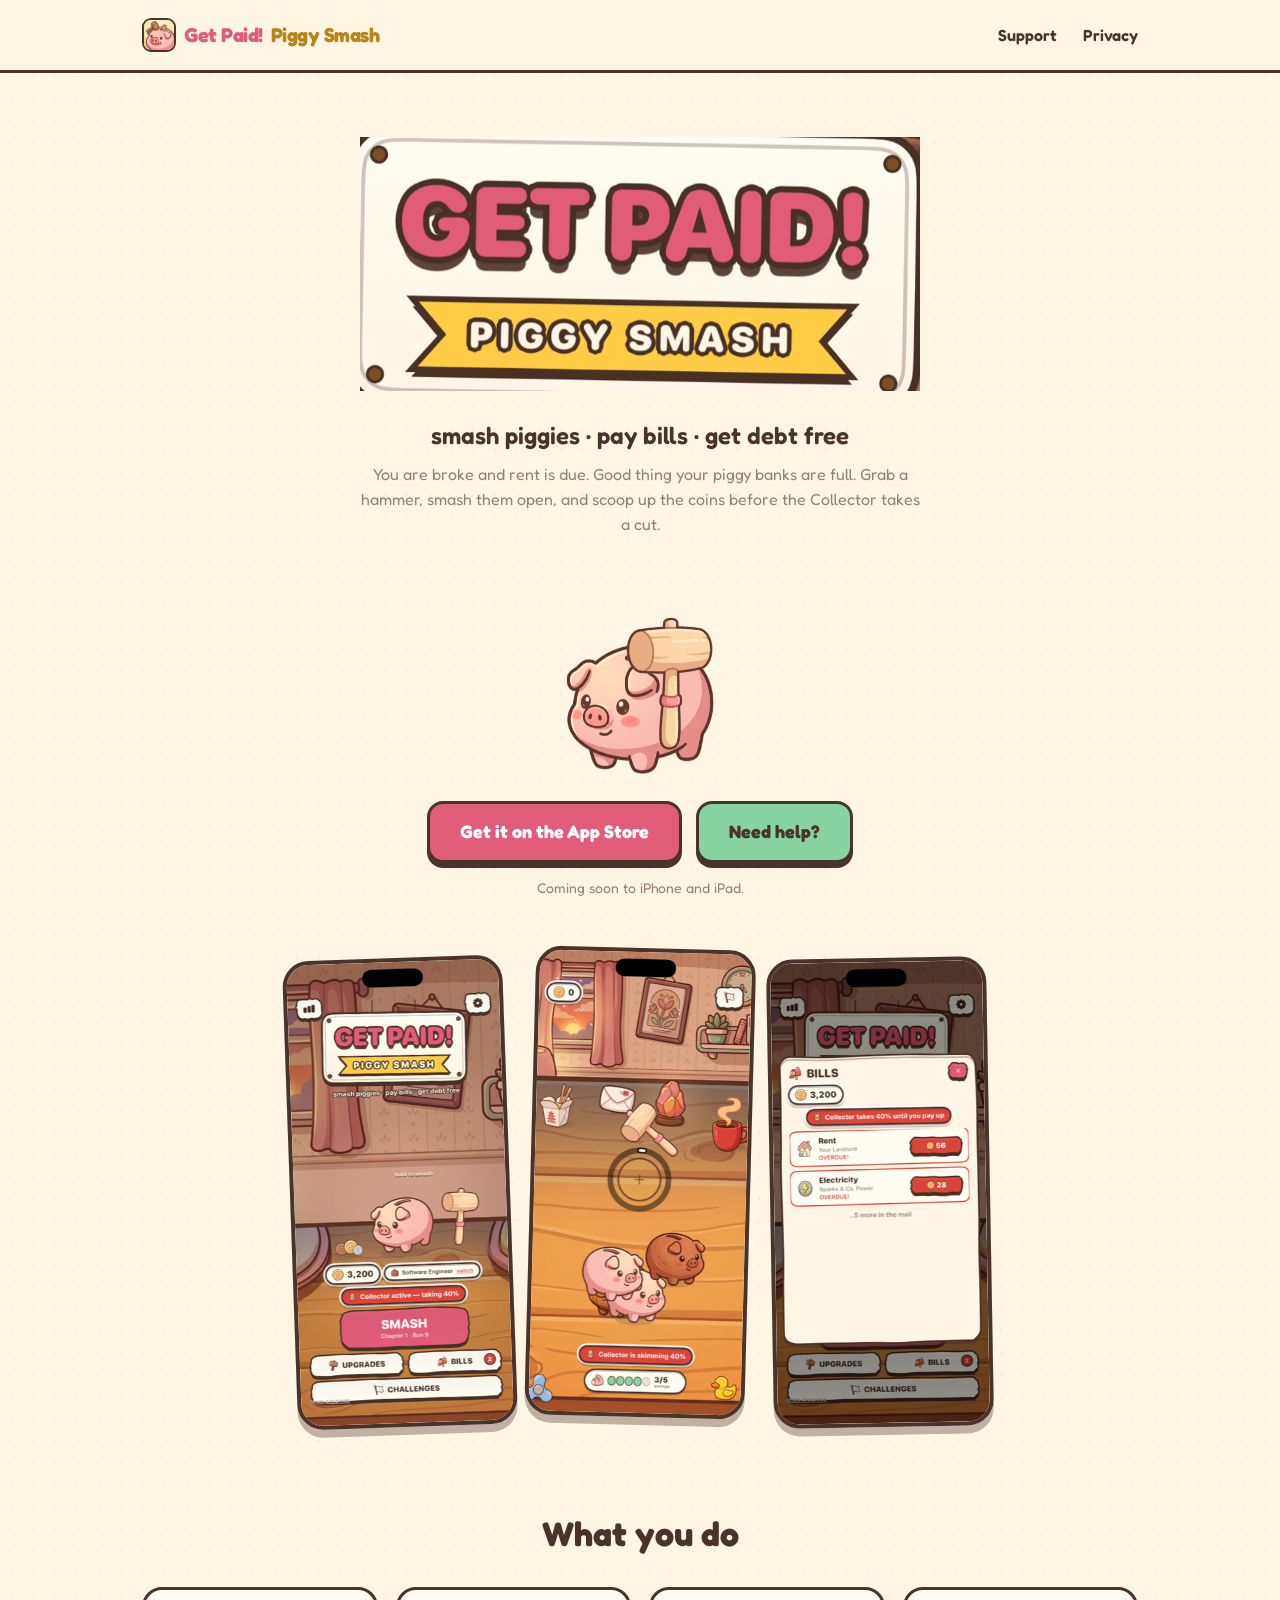
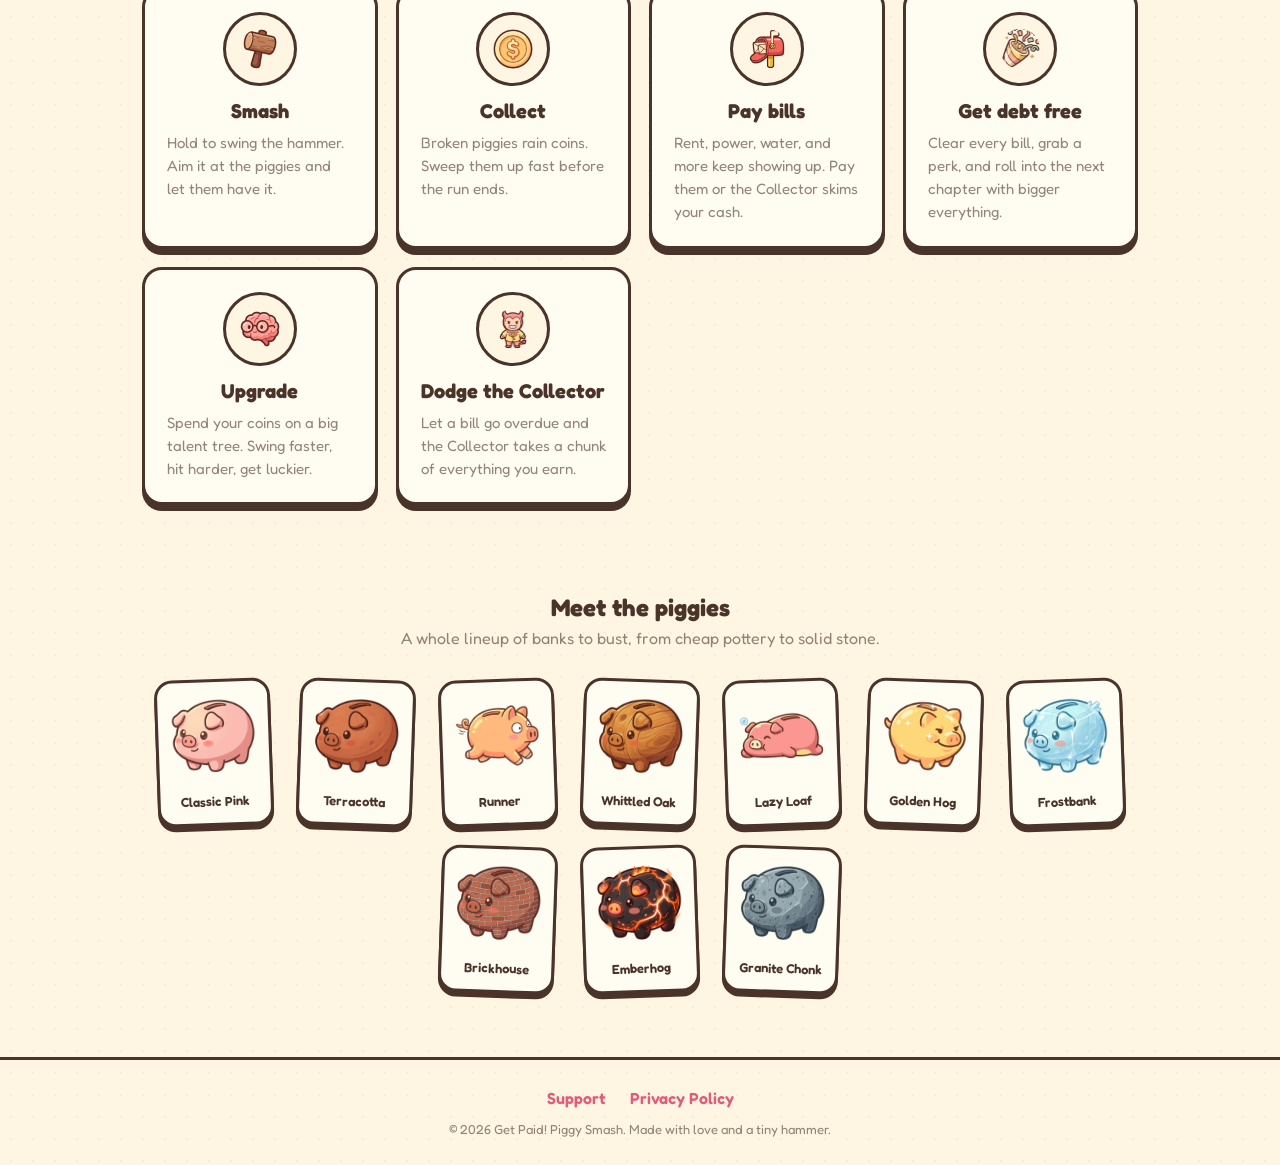
==== index.html @ a12bacca "Smash animation v3: game-like hammer swing, ceramic crack, coins fall" ====
<!doctype html>
<html lang="en">
<head>
<meta charset="utf-8">
<meta name="viewport" content="width=device-width, initial-scale=1">
<title>Get Paid! Piggy Smash</title>
<meta name="description" content="Smash piggy banks, grab the coins, and pay your bills before the Collector shows up. A cute, fast little game for iPhone and iPad.">
<link rel="icon" href="assets/appicon.png">
<link rel="stylesheet" href="style.css?v=3">
</head>
<body>
<header>
  <div class="wrap">
    <a class="brand" href="index.html"><img src="assets/appicon.png" alt=""> Get Paid! <span>Piggy Smash</span></a>
    <nav>
      <a href="support.html">Support</a>
      <a href="privacy.html">Privacy</a>
    </nav>
  </div>
</header>

<main class="wrap">
  <section class="hero">
    <img class="logo" src="assets/logo.png" alt="Get Paid! Piggy Smash">
    <p class="tagline">smash piggies &middot; pay bills &middot; get debt free</p>
    <p class="sub">You are broke and rent is due. Good thing your piggy banks are full. Grab a hammer, smash them open, and scoop up the coins before the Collector takes a cut.</p>
    <div class="hero-art">
      <div class="smash">
        <img class="piggy" src="assets/piggy.png" alt="A pink piggy bank">
        <img class="crack" src="assets/crack.png" alt="">
        <span class="coins">
          <img class="coin" src="assets/coin.png" alt="" style="--dx:-72px">
          <img class="coin" src="assets/coin.png" alt="" style="--dx:-36px">
          <img class="coin" src="assets/coin.png" alt="" style="--dx:2px">
          <img class="coin" src="assets/coin.png" alt="" style="--dx:40px">
          <img class="coin" src="assets/coin.png" alt="" style="--dx:74px">
        </span>
        <img class="hammer" src="assets/hammer.png" alt="A wooden hammer">
      </div>
    </div>
    <div class="cta">
      <a class="btn" href="#">Get it on the App Store</a>
      <a class="btn mint" href="support.html">Need help?</a>
    </div>
    <p class="soon">Coming soon to iPhone and iPad.</p>
  </section>

  <section class="shots">
    <img src="assets/shot-menu.png" alt="The Get Paid main screen">
    <img src="assets/shot-gameplay.png" alt="Smashing piggy banks on the kitchen table">
    <img src="assets/shot-bills.png" alt="The bills you have to pay">
  </section>

  <section class="features">
    <h2>What you do</h2>
    <div class="grid">
      <div class="card"><img class="ic" src="assets/ic-smash.png" alt=""><h3>Smash</h3><p>Hold to swing the hammer. Aim it at the piggies and let them have it.</p></div>
      <div class="card"><img class="ic" src="assets/coin.png" alt=""><h3>Collect</h3><p>Broken piggies rain coins. Sweep them up fast before the run ends.</p></div>
      <div class="card"><img class="ic" src="assets/ic-bills.png" alt=""><h3>Pay bills</h3><p>Rent, power, water, and more keep showing up. Pay them or the Collector skims your cash.</p></div>
      <div class="card"><img class="ic" src="assets/ic-debtfree.png" alt=""><h3>Get debt free</h3><p>Clear every bill, grab a perk, and roll into the next chapter with bigger everything.</p></div>
      <div class="card"><img class="ic" src="assets/ic-upgrade.png" alt=""><h3>Upgrade</h3><p>Spend your coins on a big talent tree. Swing faster, hit harder, get luckier.</p></div>
      <div class="card"><img class="ic" src="assets/ic-collector.png" alt=""><h3>Dodge the Collector</h3><p>Let a bill go overdue and the Collector takes a chunk of everything you earn.</p></div>
    </div>
  </section>

  <section class="menagerie">
    <h2>Meet the piggies</h2>
    <p class="sub">A whole lineup of banks to bust, from cheap pottery to solid stone.</p>
    <div class="pig-row">
      <figure><img src="assets/piggy-classic.png" alt="Classic Pink piggy"><figcaption>Classic Pink</figcaption></figure>
      <figure><img src="assets/piggy-clay.png" alt="Terracotta piggy"><figcaption>Terracotta</figcaption></figure>
      <figure><img src="assets/piggy-runner.png" alt="Runner piggy"><figcaption>Runner</figcaption></figure>
      <figure><img src="assets/piggy-wood.png" alt="Whittled Oak piggy"><figcaption>Whittled Oak</figcaption></figure>
      <figure><img src="assets/piggy-lazy.png" alt="Lazy Loaf piggy"><figcaption>Lazy Loaf</figcaption></figure>
      <figure><img src="assets/piggy-golden.png" alt="Golden Hog piggy"><figcaption>Golden Hog</figcaption></figure>
      <figure><img src="assets/piggy-ice.png" alt="Frostbank piggy"><figcaption>Frostbank</figcaption></figure>
      <figure><img src="assets/piggy-brick.png" alt="Brickhouse piggy"><figcaption>Brickhouse</figcaption></figure>
      <figure><img src="assets/piggy-fire.png" alt="Emberhog piggy"><figcaption>Emberhog</figcaption></figure>
      <figure><img src="assets/piggy-stone.png" alt="Granite Chonk piggy"><figcaption>Granite Chonk</figcaption></figure>
    </div>
  </section>
</main>

<footer>
  <div class="wrap">
    <a href="support.html">Support</a>
    <a href="privacy.html">Privacy Policy</a>
    <p class="small">&copy; 2026 Get Paid! Piggy Smash. Made with love and a tiny hammer.</p>
  </div>
</footer>
</body>
</html>
---- style.css ----
/* Get Paid! Piggy Smash — site styles, matched to the in-game look. */
@import url('https://fonts.googleapis.com/css2?family=Fredoka:wght@400;500;600;700&display=swap');

:root {
  --ink: #4a3329;
  --ink-soft: rgba(74, 51, 41, 0.6);
  --cream: #fff5e3;
  --paper: #fffcf2;
  --blush: #ffbfcc;
  --berry: #e05c78;
  --berry-dark: #b83a56;
  --gold: #ffcc47;
  --gold-dark: #b8851a;
  --mint: #87d4a1;
  --mint-dark: #388c5c;
  --wood: #c78c4f;
  --sky: #73c2d4;
}

* { box-sizing: border-box; margin: 0; padding: 0; }

body {
  font-family: 'Fredoka', system-ui, sans-serif;
  color: var(--ink);
  background-color: var(--cream);
  background-image: radial-gradient(rgba(74, 51, 41, 0.05) 1.5px, transparent 1.5px);
  background-size: 22px 22px;
  line-height: 1.55;
  -webkit-font-smoothing: antialiased;
}

.wrap { max-width: 1040px; margin: 0 auto; padding: 0 22px; }

/* ---- header ---- */
header {
  padding: 18px 0;
  position: sticky; top: 0; z-index: 10;
  background: rgba(255, 245, 227, 0.9);
  backdrop-filter: blur(6px);
  border-bottom: 3px solid var(--ink);
}
header .wrap { display: flex; align-items: center; justify-content: space-between; }
.brand { font-weight: 700; font-size: 22px; color: var(--berry); text-decoration: none; letter-spacing: -0.5px; }
.brand span { color: var(--gold-dark); }
nav a { color: var(--ink); text-decoration: none; font-weight: 600; margin-left: 22px; }
nav a:hover { color: var(--berry); }

/* ---- buttons ---- */
.btn {
  display: inline-block; font-weight: 700; font-size: 18px;
  color: #fff; background: var(--berry);
  padding: 14px 30px; border-radius: 16px;
  border: 3px solid var(--ink);
  box-shadow: 0 5px 0 var(--ink);
  text-decoration: none; cursor: pointer;
  transition: transform .08s ease, box-shadow .08s ease;
}
.btn:active { transform: translateY(4px); box-shadow: 0 1px 0 var(--ink); }
.btn.mint { background: var(--mint); color: var(--ink); }
.btn.gold { background: var(--gold); color: var(--ink); }

/* ---- hero ---- */
.hero { text-align: center; padding: 64px 0 40px; }
.sign {
  display: inline-block; background: linear-gradient(180deg, var(--paper), var(--cream));
  border: 4px solid var(--ink); border-radius: 24px;
  padding: 22px 40px; box-shadow: 0 8px 0 var(--ink);
  transform: rotate(-1.2deg);
}
.sign h1 {
  font-size: clamp(46px, 9vw, 88px); font-weight: 700; color: var(--berry);
  letter-spacing: -1px; line-height: 0.95;
  text-shadow: 3px 3px 0 var(--ink);
}
.ribbon {
  display: inline-block; margin-top: 8px; background: var(--gold);
  color: var(--cream); font-weight: 700; letter-spacing: 3px;
  padding: 6px 26px; border: 3px solid var(--ink);
  clip-path: polygon(6% 0, 94% 0, 100% 50%, 94% 100%, 6% 100%, 0 50%);
  text-shadow: 2px 2px 0 var(--ink);
}
.tagline { font-size: clamp(18px, 3vw, 24px); font-weight: 600; margin: 26px 0 8px; }
.sub { color: var(--ink-soft); max-width: 560px; margin: 0 auto 28px; }
.cta { display: flex; gap: 14px; justify-content: center; flex-wrap: wrap; }
.soon { font-size: 14px; color: var(--ink-soft); margin-top: 14px; }

/* ---- shots ---- */
.shots { display: flex; gap: 20px; justify-content: center; flex-wrap: wrap; padding: 20px 0 50px; }
.shots img {
  width: 220px; max-width: 44vw; border-radius: 26px;
  border: 4px solid var(--ink); box-shadow: 0 8px 0 rgba(74, 51, 41, 0.35);
  transform: rotate(-2deg);
}
.shots img:nth-child(2) { transform: rotate(1.5deg) translateY(-10px); }
.shots img:nth-child(3) { transform: rotate(-1deg); }

/* ---- features ---- */
.features { padding: 30px 0 60px; }
.features h2, .page h1 { text-align: center; font-size: 34px; font-weight: 700; margin-bottom: 8px; }
.grid { display: grid; grid-template-columns: repeat(auto-fit, minmax(220px, 1fr)); gap: 18px; margin-top: 26px; }
.card {
  background: var(--paper); border: 3px solid var(--ink); border-radius: 20px;
  padding: 22px; box-shadow: 0 6px 0 var(--ink);
}
.card .emoji { font-size: 40px; }
.card h3 { margin: 8px 0 4px; font-size: 20px; font-weight: 700; }
.card p { color: var(--ink-soft); font-size: 15px; }

/* ---- content pages ---- */
.page { padding: 46px 0 60px; }
.page .panel {
  background: var(--paper); border: 3px solid var(--ink); border-radius: 22px;
  padding: 30px 34px; box-shadow: 0 6px 0 var(--ink); max-width: 760px; margin: 24px auto 0;
}
.page h2 { font-size: 22px; font-weight: 700; margin: 24px 0 8px; color: var(--berry-dark); }
.page p, .page li { color: var(--ink); margin-bottom: 10px; }
.page ul { padding-left: 22px; }
.page a { color: var(--berry); font-weight: 600; }
.updated { text-align: center; color: var(--ink-soft); font-size: 14px; margin-top: 6px; }

/* ---- footer ---- */
footer { border-top: 3px solid var(--ink); padding: 26px 0; text-align: center; color: var(--ink-soft); }
footer a { color: var(--berry); text-decoration: none; font-weight: 600; margin: 0 10px; }
footer .small { font-size: 13px; margin-top: 8px; }

/* ---- game-art additions ---- */
.brand { display: inline-flex; align-items: center; gap: 8px; }
.brand img { width: 34px; height: 34px; border-radius: 9px; border: 2px solid var(--ink); }

.hero-art { display: flex; align-items: flex-end; justify-content: center; gap: 6px; margin: 6px 0 26px; min-height: 160px; }
.hero-art .piggy { width: clamp(120px, 30vw, 168px); animation: bob 2.4s ease-in-out infinite; }
.hero-art .hammer { width: clamp(78px, 20vw, 112px); transform: rotate(-16deg); animation: swing 2.4s ease-in-out infinite; transform-origin: bottom center; }
.hero-art .coin { width: clamp(34px, 9vw, 48px); }
.hero-art .c1 { animation: float 2.8s ease-in-out infinite; }
.hero-art .c2 { animation: float 2.8s ease-in-out infinite 0.6s; }
@keyframes bob { 0%,100% { transform: translateY(0) rotate(-1deg); } 50% { transform: translateY(-8px) rotate(1deg); } }
@keyframes swing { 0%,100% { transform: rotate(-16deg); } 50% { transform: rotate(-30deg); } }
@keyframes float { 0%,100% { transform: translateY(0); } 50% { transform: translateY(-10px); } }
@media (prefers-reduced-motion: reduce) { .hero-art * { animation: none !important; } }

.card { text-align: center; }
.card .ic { width: 62px; height: 62px; object-fit: contain; margin-bottom: 6px; }
.card p { text-align: left; }

.menagerie { padding: 24px 0 64px; text-align: center; }
.pig-row { display: flex; flex-wrap: wrap; justify-content: center; gap: 20px 26px; margin-top: 26px; }
.pig-row figure {
  width: 116px; background: var(--paper); border: 3px solid var(--ink);
  border-radius: 18px; padding: 12px 6px; box-shadow: 0 5px 0 var(--ink);
}
.pig-row figure:nth-child(even) { transform: rotate(2deg); }
.pig-row figure:nth-child(odd) { transform: rotate(-2deg); }
.pig-row img { width: 84px; height: 84px; object-fit: contain; }
.pig-row figcaption { font-weight: 600; font-size: 13px; margin-top: 6px; color: var(--ink); }

/* ---- real logo + badged icons (overrides) ---- */
.hero .logo { width: min(560px, 90vw); height: auto; display: block; margin: 0 auto 6px; }
.brand img { width: 38px; height: 38px; }
.card .ic {
  width: 74px; height: 74px; object-fit: contain; box-sizing: border-box;
  padding: 14px; margin: 0 auto 10px; display: block;
  background: var(--cream); border: 3px solid var(--ink); border-radius: 50%;
}

/* ---- header brand: keep the icon small and inline ---- */
header .brand { font-size: 20px; flex-wrap: nowrap; white-space: nowrap; }
header .brand img { width: 34px !important; height: 34px !important; flex: 0 0 auto; }

/* ---- hero smash animation (loops, resets ~2s after each smash) ---- */
.hero-art { min-height: 210px; display: flex; justify-content: center; align-items: flex-end; }
.smash { position: relative; width: 280px; height: 200px; }
.smash .piggy {
  position: absolute; left: 50%; bottom: 0; width: 152px; margin: 0;
  transform: translateX(-50%);
  transform-origin: bottom center;
  animation: piggy-smash 3s ease-in-out infinite;
}
.smash .hammer {
  position: absolute; left: 54%; bottom: 78px; width: 116px; margin: 0;
  transform: rotate(-42deg);
  transform-origin: bottom left;
  animation: hammer-smash 3s ease-in-out infinite;
  z-index: 3;
}
.smash .coins { position: absolute; left: 50%; bottom: 92px; width: 0; height: 0; }
.smash .coin {
  position: absolute; left: 0; top: 0; width: 40px; margin-left: -20px;
  opacity: 0;
  animation: coin-burst 3s ease-in-out infinite;
}
@keyframes hammer-smash {
  0%, 10% { transform: rotate(-42deg); }
  17%     { transform: rotate(10deg); }   /* SLAM onto the piggy */
  23%     { transform: rotate(3deg); }
  34%, 100% { transform: rotate(-42deg); } /* raise back up and wait */
}
@keyframes piggy-smash {
  0%, 15%  { transform: translateX(-50%) scale(1, 1); }
  18%      { transform: translateX(-50%) scale(1.14, 0.8); }  /* squish on impact */
  22%      { transform: translateX(-53%) scale(0.93, 1.08); }
  26%      { transform: translateX(-47%) scale(1.03, 0.97); }
  32%      { transform: translateX(-50%) scale(1, 1); }
  100%     { transform: translateX(-50%) scale(1, 1); }
}
@keyframes coin-burst {
  0%, 15%   { opacity: 0; transform: translate(0, 0) scale(0.4); }
  18%       { opacity: 1; transform: translate(calc(var(--dx) * 0.4), -18px) scale(1); }
  34%       { opacity: 1; transform: translate(var(--dx), -50px) scale(1); }  /* burst up and out */
  60%       { opacity: 1; transform: translate(var(--dx), 44px) scale(1); }   /* fall to the table */
  80%       { opacity: 1; transform: translate(var(--dx), 44px) scale(1); }   /* rest a beat */
  92%, 100% { opacity: 0; transform: translate(var(--dx), 44px) scale(0.7); } /* fade, then reset */
}
@media (prefers-reduced-motion: reduce) {
  .smash .piggy, .smash .hammer, .smash .coin { animation: none !important; }
  .smash .hammer { transform: rotate(-30deg); }
  .smash .coin:nth-child(2), .smash .coin:nth-child(4) { opacity: 1; transform: translate(var(--dx), 30px); }
}

/* ---- hero smash animation v2 (chop, reliable positioning) ---- */
.smash { position: relative; width: 240px; height: 210px; }
.smash .piggy {
  position: absolute; left: 50%; bottom: 0; width: 150px; margin: 0;
  transform: translateX(-50%); transform-origin: bottom center;
  animation: piggy-smash 3s ease-in-out infinite;
}
.smash .hammer {
  position: absolute; left: 50%; top: 0; width: 112px; margin-left: -42px;
  transform-origin: bottom center; transform: translateY(-34px) rotate(-16deg);
  animation: hammer-chop 3s ease-in-out infinite; z-index: 3;
}
.smash .coins { position: absolute; left: 50%; top: 62px; width: 0; height: 0; }
.smash .coin {
  position: absolute; left: -19px; top: -19px; width: 38px; margin: 0;
  opacity: 0; animation: coin-burst 3s ease-in-out infinite;
}
@keyframes hammer-chop {
  0%, 10%  { transform: translateY(-34px) rotate(-16deg); }
  17%      { transform: translateY(8px) rotate(6deg); }
  24%      { transform: translateY(0) rotate(2deg); }
  34%,100% { transform: translateY(-34px) rotate(-16deg); }
}
@keyframes piggy-smash {
  0%, 15%  { transform: translateX(-50%) scale(1,1); }
  18%      { transform: translateX(-50%) scale(1.14,0.8); }
  22%      { transform: translateX(-53%) scale(0.93,1.08); }
  26%      { transform: translateX(-47%) scale(1.03,0.97); }
  32%,100% { transform: translateX(-50%) scale(1,1); }
}
@keyframes coin-burst {
  0%, 16%  { opacity: 0; transform: translate(0,0) scale(0.4); }
  19%      { opacity: 1; transform: translate(calc(var(--dx)*0.35), -14px) scale(1); }
  36%      { opacity: 1; transform: translate(var(--dx), -48px) scale(1); }
  62%      { opacity: 1; transform: translate(var(--dx), 74px) scale(1); }
  82%      { opacity: 1; transform: translate(var(--dx), 74px) scale(1); }
  93%,100% { opacity: 0; transform: translate(var(--dx), 74px) scale(0.7); }
}

/* ---- hero smash animation v3 (game-like: swing, crack, coins fall) ---- */
.smash { position: relative; width: 240px; height: 210px; }
.smash .piggy { position:absolute; left:50%; bottom:0; width:150px; margin:0; transform:translateX(-50%); transform-origin:bottom center; animation: hs-piggy 3s ease-in-out infinite; }
.smash .crack { position:absolute; left:50%; bottom:0; width:150px; margin:0; transform:translateX(-50%); opacity:0; animation: hs-crack 3s ease-in-out infinite; z-index:2; }
.smash .coins { position:absolute; left:50%; top:72px; width:0; height:0; }
.smash .coin { position:absolute; left:-18px; top:-18px; width:36px; margin:0; opacity:0; animation: hs-coin 3s ease-in-out infinite; }
.smash .hammer { position:absolute; left:30%; top:16px; width:116px; margin:0; transform-origin:22% 86%; transform:rotate(46deg); animation: hs-hammer 3s ease-in-out infinite; z-index:3; }
@keyframes hs-hammer { 0%,8%{transform:rotate(46deg)} 16%{transform:rotate(-52deg)} 22%{transform:rotate(-44deg)} 32%,100%{transform:rotate(46deg)} }
@keyframes hs-piggy { 0%,14%{transform:translateX(-50%) scale(1,1)} 17%{transform:translateX(-50%) scale(1.13,0.82)} 21%{transform:translateX(-52%) scale(0.94,1.07)} 26%{transform:translateX(-48%) scale(1.02,0.98)} 32%,100%{transform:translateX(-50%) scale(1,1)} }
@keyframes hs-crack { 0%,15%{opacity:0} 18%{opacity:1} 78%{opacity:1} 90%,100%{opacity:0} }
@keyframes hs-coin { 0%,15%{opacity:0; transform:translate(0,0) scale(0.4)} 19%{opacity:1; transform:translate(calc(var(--dx)*0.35),-14px) scale(1)} 36%{opacity:1; transform:translate(var(--dx),-44px) scale(1)} 62%{opacity:1; transform:translate(var(--dx),72px) scale(1)} 82%{opacity:1; transform:translate(var(--dx),72px) scale(1)} 92%,100%{opacity:0; transform:translate(var(--dx),72px) scale(0.7)} }
@media (prefers-reduced-motion: reduce) { .smash .piggy, .smash .hammer, .smash .coin, .smash .crack { animation: none !important; } .smash .hammer { transform: rotate(30deg); } }
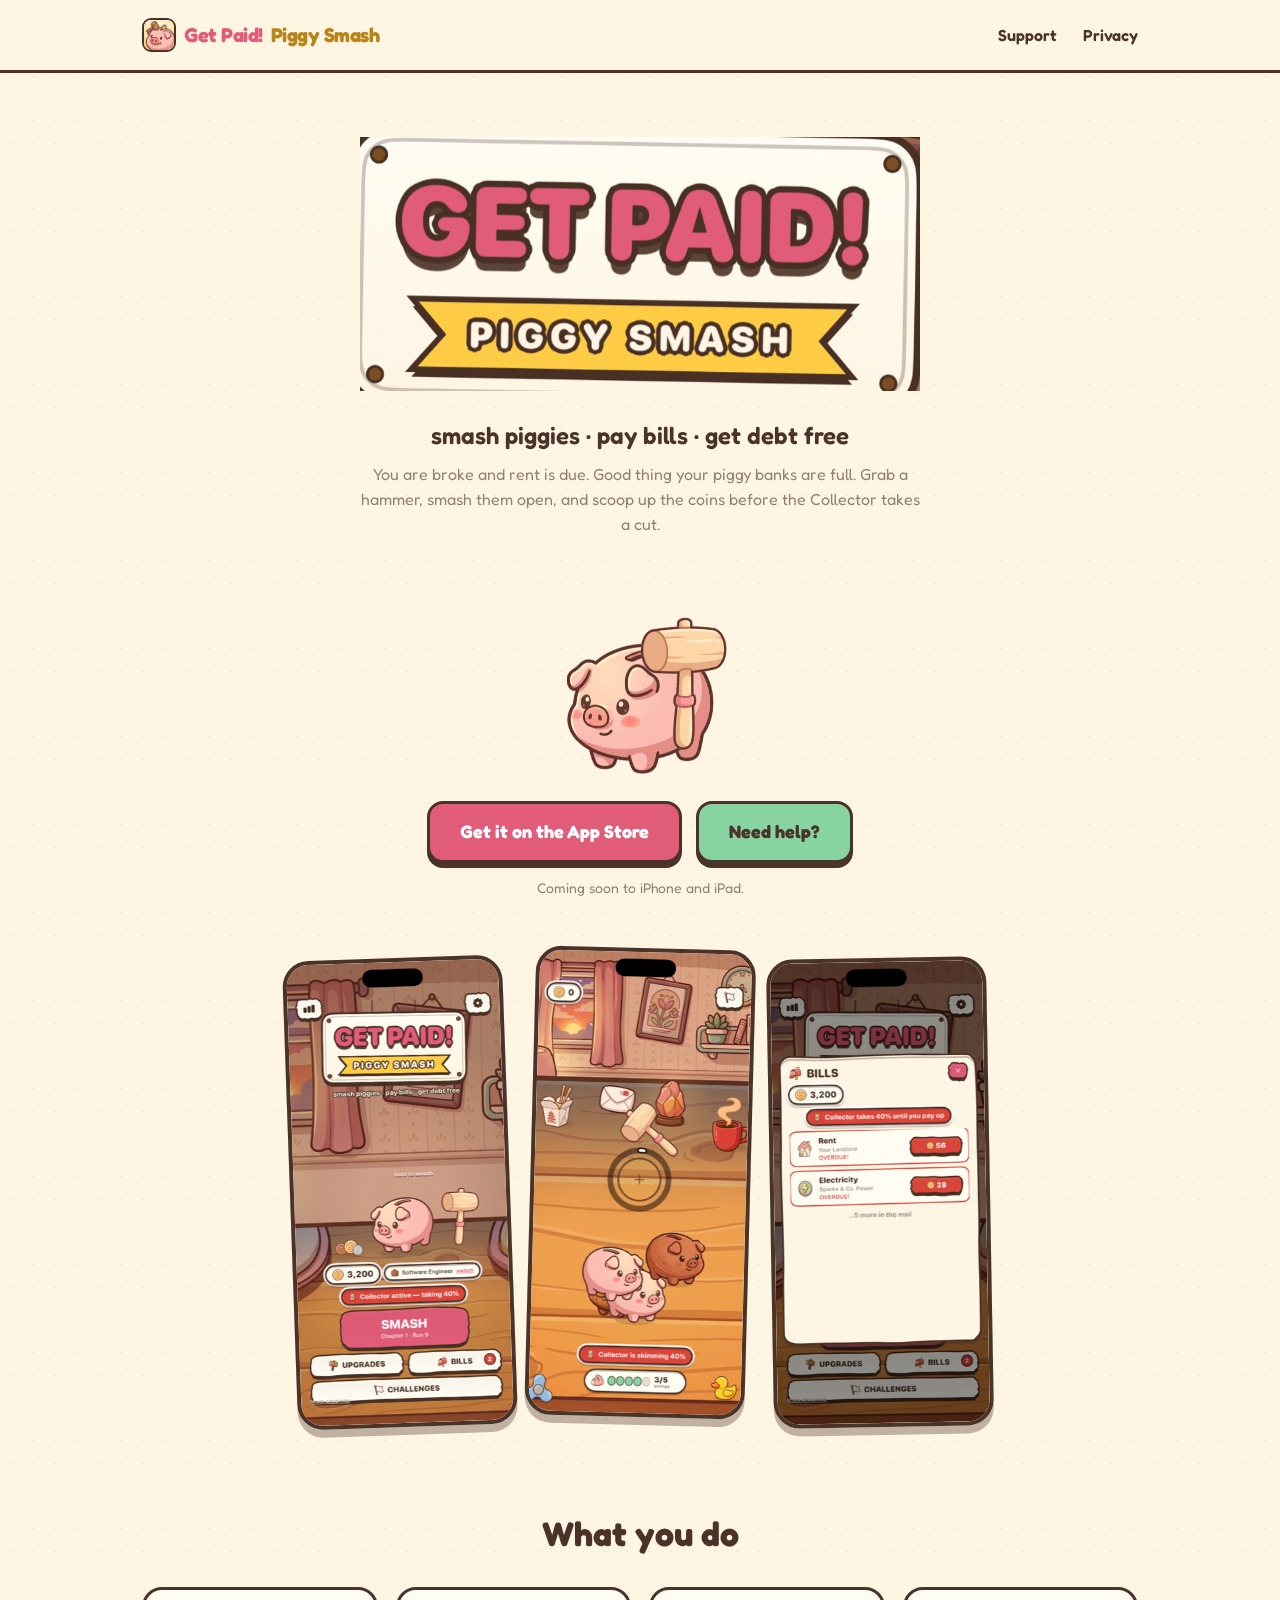
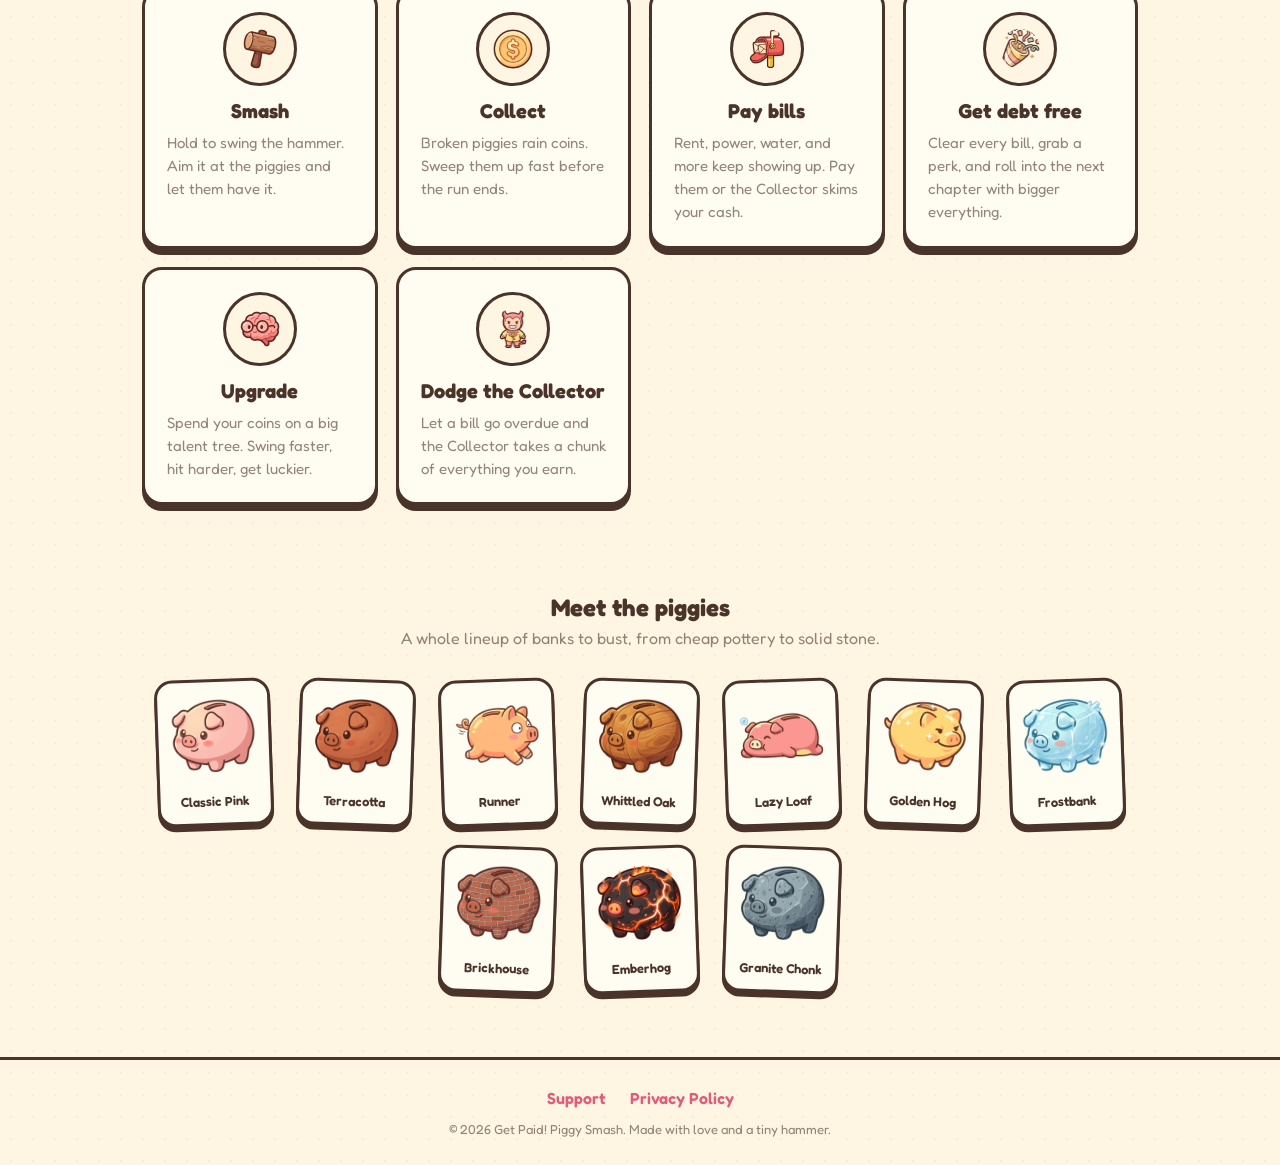
==== commit 4ded029f: "Smash animation: nudge hammer right, slow to 4.5s" ====
--- a/index.html
+++ b/index.html
@@ -6,7 +6,7 @@
 <title>Get Paid! Piggy Smash</title>
 <meta name="description" content="Smash piggy banks, grab the coins, and pay your bills before the Collector shows up. A cute, fast little game for iPhone and iPad.">
 <link rel="icon" href="assets/appicon.png">
-<link rel="stylesheet" href="style.css?v=3">
+<link rel="stylesheet" href="style.css?v=5">
 </head>
 <body>
 <header>
@@ -29,11 +29,9 @@
         <img class="piggy" src="assets/piggy.png" alt="A pink piggy bank">
         <img class="crack" src="assets/crack.png" alt="">
         <span class="coins">
-          <img class="coin" src="assets/coin.png" alt="" style="--dx:-72px">
-          <img class="coin" src="assets/coin.png" alt="" style="--dx:-36px">
-          <img class="coin" src="assets/coin.png" alt="" style="--dx:2px">
-          <img class="coin" src="assets/coin.png" alt="" style="--dx:40px">
-          <img class="coin" src="assets/coin.png" alt="" style="--dx:74px">
+          <img class="coin" src="assets/coin.png" alt="" style="--dx:-24px">
+          <img class="coin" src="assets/coin.png" alt="" style="--dx:4px">
+          <img class="coin" src="assets/coin.png" alt="" style="--dx:26px">
         </span>
         <img class="hammer" src="assets/hammer.png" alt="A wooden hammer">
       </div>
--- a/style.css
+++ b/style.css
@@ -261,9 +261,22 @@
 .smash .crack { position:absolute; left:50%; bottom:0; width:150px; margin:0; transform:translateX(-50%); opacity:0; animation: hs-crack 3s ease-in-out infinite; z-index:2; }
 .smash .coins { position:absolute; left:50%; top:72px; width:0; height:0; }
 .smash .coin { position:absolute; left:-18px; top:-18px; width:36px; margin:0; opacity:0; animation: hs-coin 3s ease-in-out infinite; }
-.smash .hammer { position:absolute; left:30%; top:16px; width:116px; margin:0; transform-origin:22% 86%; transform:rotate(46deg); animation: hs-hammer 3s ease-in-out infinite; z-index:3; }
+.smash .hammer { position:absolute; left:36%; top:16px; width:116px; margin:0; transform-origin:22% 86%; transform:rotate(46deg); animation: hs-hammer 3s ease-in-out infinite; z-index:3; }
 @keyframes hs-hammer { 0%,8%{transform:rotate(46deg)} 16%{transform:rotate(-52deg)} 22%{transform:rotate(-44deg)} 32%,100%{transform:rotate(46deg)} }
 @keyframes hs-piggy { 0%,14%{transform:translateX(-50%) scale(1,1)} 17%{transform:translateX(-50%) scale(1.13,0.82)} 21%{transform:translateX(-52%) scale(0.94,1.07)} 26%{transform:translateX(-48%) scale(1.02,0.98)} 32%,100%{transform:translateX(-50%) scale(1,1)} }
 @keyframes hs-crack { 0%,15%{opacity:0} 18%{opacity:1} 78%{opacity:1} 90%,100%{opacity:0} }
 @keyframes hs-coin { 0%,15%{opacity:0; transform:translate(0,0) scale(0.4)} 19%{opacity:1; transform:translate(calc(var(--dx)*0.35),-14px) scale(1)} 36%{opacity:1; transform:translate(var(--dx),-44px) scale(1)} 62%{opacity:1; transform:translate(var(--dx),72px) scale(1)} 82%{opacity:1; transform:translate(var(--dx),72px) scale(1)} 92%,100%{opacity:0; transform:translate(var(--dx),72px) scale(0.7)} }
 @media (prefers-reduced-motion: reduce) { .smash .piggy, .smash .hammer, .smash .coin, .smash .crack { animation: none !important; } .smash .hammer { transform: rotate(30deg); } }
+
+/* ---- hero smash animation v4 (hit, crack, hit, break, coins drop in place) ---- */
+.smash { position: relative; width: 240px; height: 210px; }
+.smash .piggy { position:absolute; left:50%; bottom:0; width:150px; margin:0; transform:translateX(-50%); transform-origin:bottom center; animation: hs2-piggy 4.5s ease-in-out infinite; }
+.smash .crack { position:absolute; left:50%; bottom:0; width:150px; margin:0; transform:translateX(-50%); opacity:0; z-index:2; animation: hs2-crack 4.5s ease-in-out infinite; }
+.smash .coins { position:absolute; left:50%; top:auto; bottom:34px; width:0; height:0; z-index:4; }
+.smash .coin { position:absolute; left:-17px; top:-17px; width:34px; margin:0; opacity:0; z-index:4; animation: hs2-coin 4.5s ease-in-out infinite; }
+.smash .hammer { position:absolute; left:36%; top:16px; width:116px; margin:0; transform-origin:22% 86%; transform:rotate(46deg); z-index:3; animation: hs2-hammer 4.5s ease-in-out infinite; }
+@keyframes hs2-hammer { 0%,7%{transform:rotate(46deg)} 13%{transform:rotate(-52deg)} 22%{transform:rotate(46deg)} 35%{transform:rotate(-52deg)} 44%,100%{transform:rotate(46deg)} }
+@keyframes hs2-piggy { 0%,11%{transform:translateX(-50%) scale(1,1); opacity:1} 14%{transform:translateX(-50%) scale(1.1,0.85)} 20%{transform:translateX(-50%) scale(1,1)} 36%{transform:translateX(-50%) scale(1.14,0.8); opacity:1} 39%{transform:translateX(-50%) scale(1.25,0.6); opacity:0} 86%{opacity:0} 91%{transform:translateX(-50%) scale(1,1); opacity:1} 100%{transform:translateX(-50%) scale(1,1); opacity:1} }
+@keyframes hs2-crack { 0%,13%{opacity:0} 16%{opacity:1} 37%{opacity:1} 39%,100%{opacity:0} }
+@keyframes hs2-coin { 0%,37%{opacity:0; transform:translate(0,-30px) scale(0.4)} 41%{opacity:1; transform:translate(calc(var(--dx)*0.7),-40px) scale(1)} 56%{opacity:1; transform:translate(var(--dx),0) scale(1)} 80%{opacity:1; transform:translate(var(--dx),0) scale(1)} 88%,100%{opacity:0; transform:translate(var(--dx),0) scale(0.85)} }
+@media (prefers-reduced-motion: reduce) { .smash .piggy, .smash .hammer, .smash .coin, .smash .crack { animation: none !important; } .smash .hammer { transform: rotate(30deg); } }
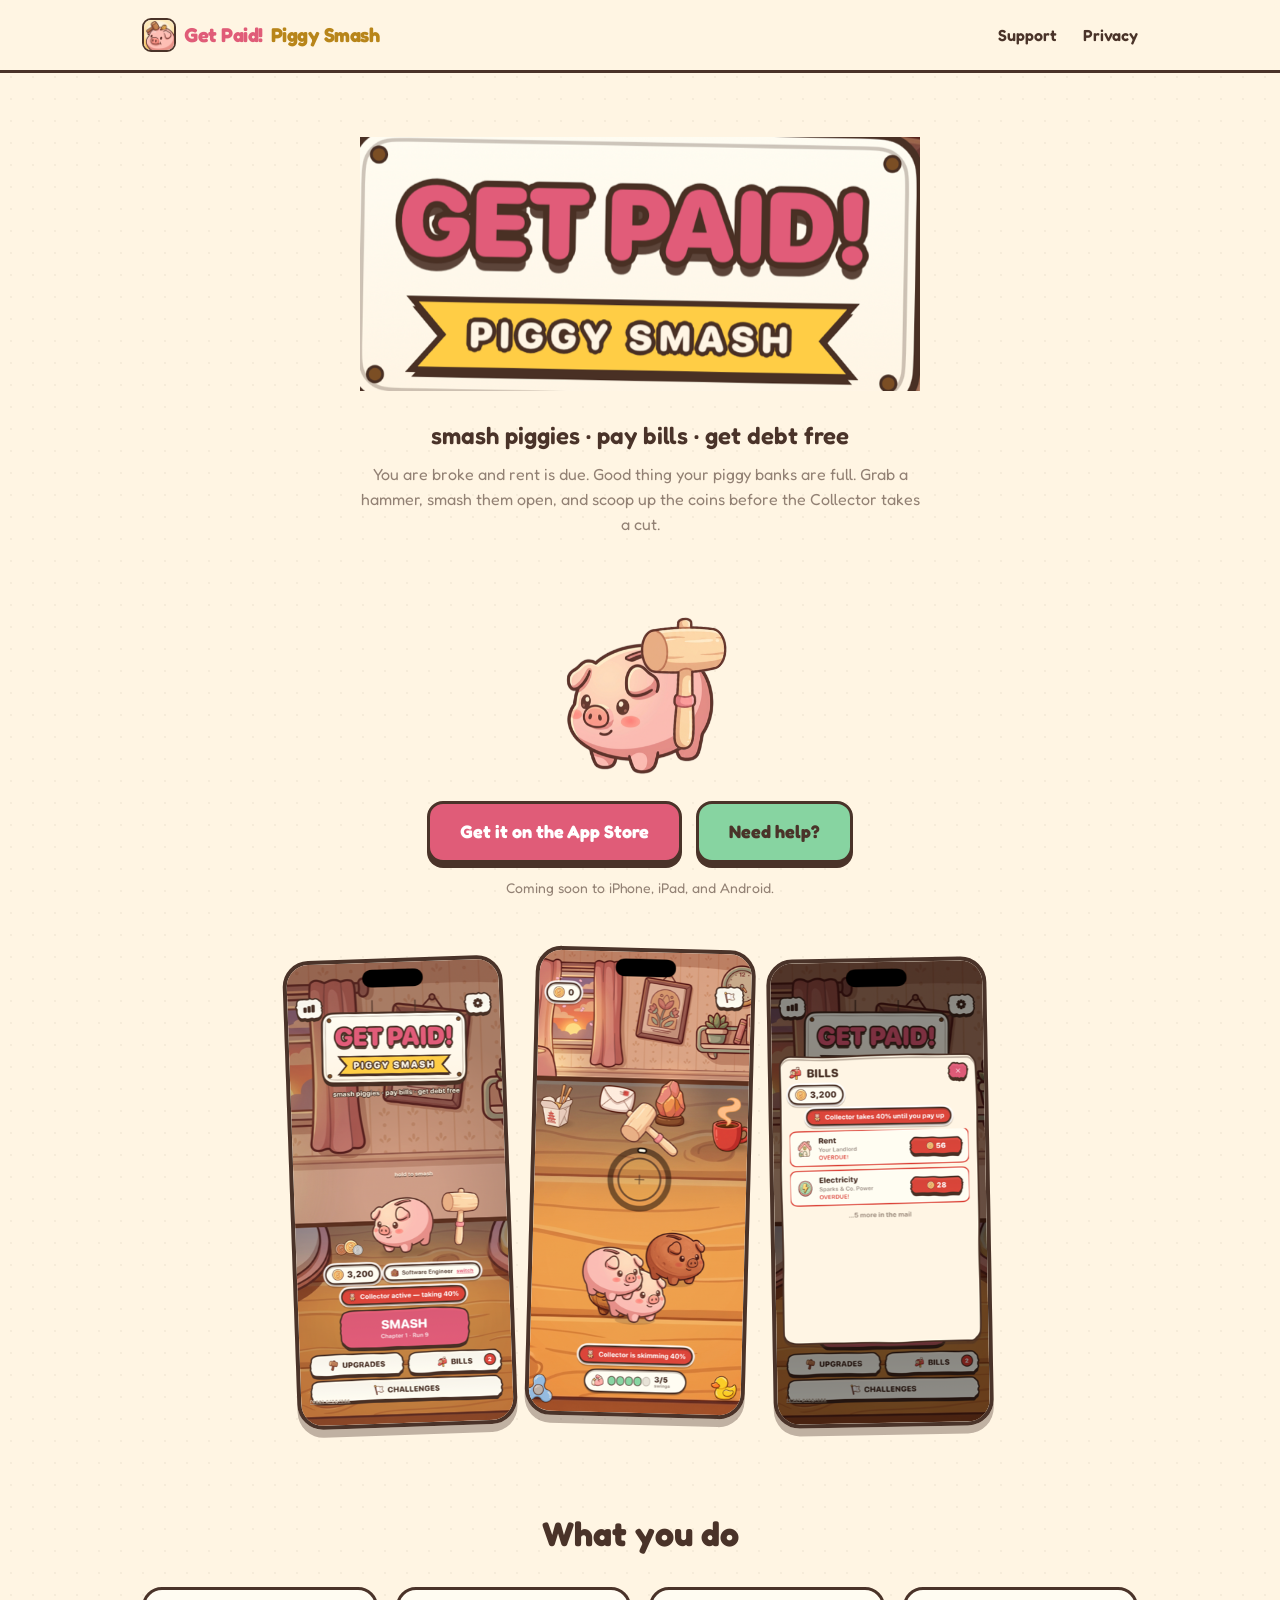
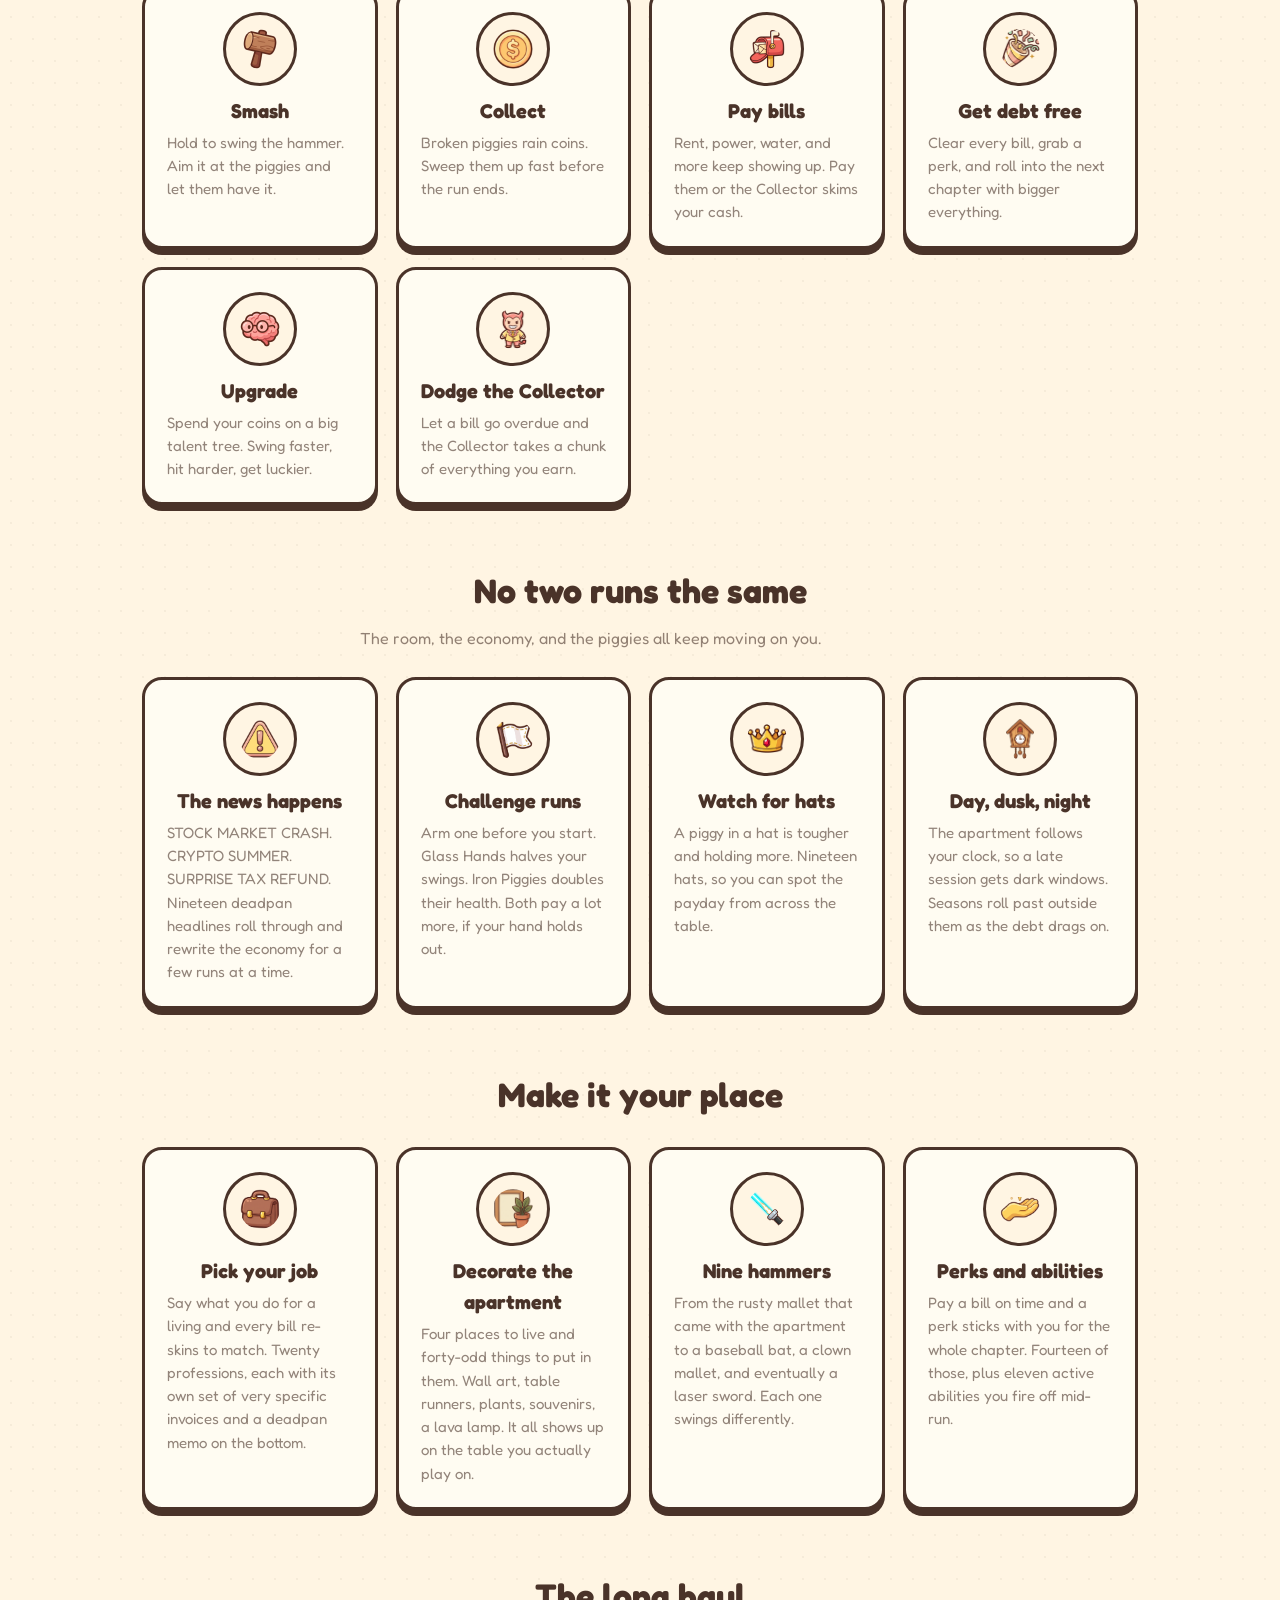
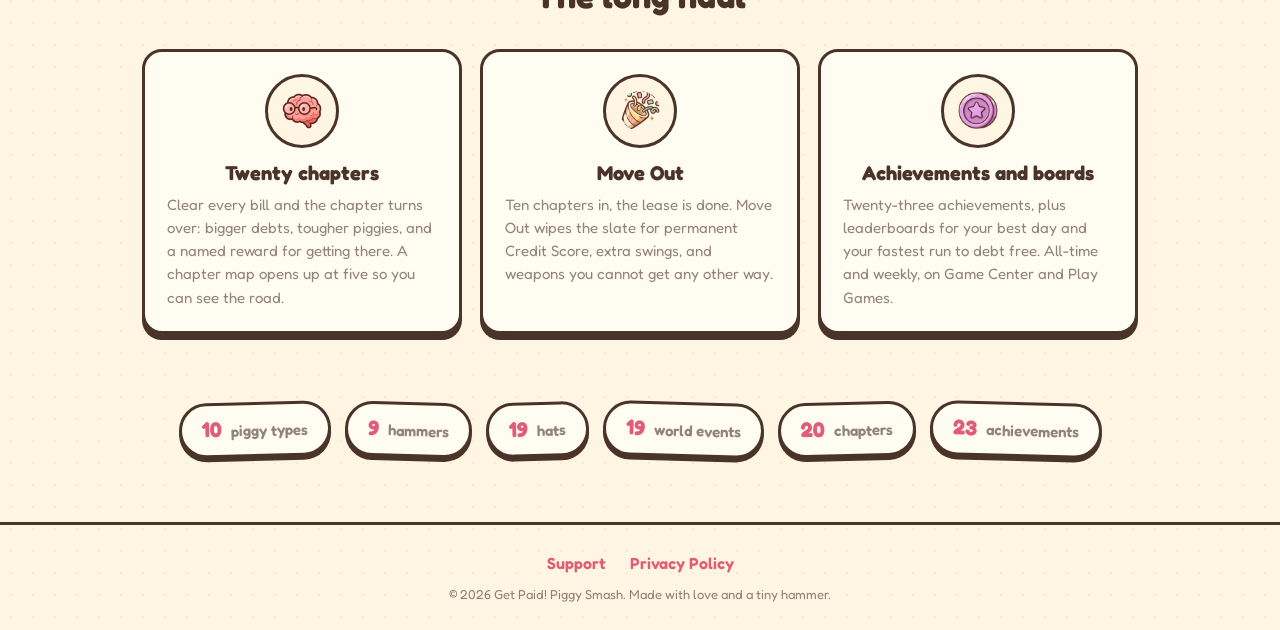
==== commit 6d360a1d: "Cover everything the game has grown since July Drops the piggy lineup and puts three sections in its" ====
--- a/index.html
+++ b/index.html
@@ -4,8 +4,24 @@
 <meta charset="utf-8">
 <meta name="viewport" content="width=device-width, initial-scale=1">
 <title>Get Paid! Piggy Smash</title>
-<meta name="description" content="Smash piggy banks, grab the coins, and pay your bills before the Collector shows up. A cute, fast little game for iPhone and iPad.">
+<meta name="description" content="Smash piggy banks, grab the coins, and pay your bills before the Collector shows up. A cute, fast little game for iPhone, iPad, and Android.">
+<link rel="canonical" href="https://piggiesmash.com/">
 <link rel="icon" href="assets/appicon.png">
+<link rel="apple-touch-icon" href="assets/appicon.png">
+<meta name="theme-color" content="#fff5e3">
+<meta property="og:type" content="website">
+<meta property="og:site_name" content="Get Paid! Piggy Smash">
+<meta property="og:url" content="https://piggiesmash.com/">
+<meta property="og:title" content="Get Paid! Piggy Smash">
+<meta property="og:description" content="Smash piggy banks, grab the coins, and pay your bills before the Collector shows up. A cute, fast little game for iPhone, iPad, and Android.">
+<meta property="og:image" content="https://piggiesmash.com/assets/og.png">
+<meta property="og:image:width" content="1200">
+<meta property="og:image:height" content="630">
+<meta property="og:image:alt" content="Get Paid! Piggy Smash — a piggy bank about to meet a wooden hammer.">
+<meta name="twitter:card" content="summary_large_image">
+<meta name="twitter:title" content="Get Paid! Piggy Smash">
+<meta name="twitter:description" content="Smash piggy banks, grab the coins, and pay your bills before the Collector shows up.">
+<meta name="twitter:image" content="https://piggiesmash.com/assets/og.png">
 <link rel="stylesheet" href="style.css?v=5">
 </head>
 <body>
@@ -40,7 +56,7 @@
       <a class="btn" href="#">Get it on the App Store</a>
       <a class="btn mint" href="support.html">Need help?</a>
     </div>
-    <p class="soon">Coming soon to iPhone and iPad.</p>
+    <p class="soon">Coming soon to iPhone, iPad, and Android.</p>
   </section>
 
   <section class="shots">
@@ -61,21 +77,45 @@
     </div>
   </section>
 
-  <section class="menagerie">
-    <h2>Meet the piggies</h2>
-    <p class="sub">A whole lineup of banks to bust, from cheap pottery to solid stone.</p>
-    <div class="pig-row">
-      <figure><img src="assets/piggy-classic.png" alt="Classic Pink piggy"><figcaption>Classic Pink</figcaption></figure>
-      <figure><img src="assets/piggy-clay.png" alt="Terracotta piggy"><figcaption>Terracotta</figcaption></figure>
-      <figure><img src="assets/piggy-runner.png" alt="Runner piggy"><figcaption>Runner</figcaption></figure>
-      <figure><img src="assets/piggy-wood.png" alt="Whittled Oak piggy"><figcaption>Whittled Oak</figcaption></figure>
-      <figure><img src="assets/piggy-lazy.png" alt="Lazy Loaf piggy"><figcaption>Lazy Loaf</figcaption></figure>
-      <figure><img src="assets/piggy-golden.png" alt="Golden Hog piggy"><figcaption>Golden Hog</figcaption></figure>
-      <figure><img src="assets/piggy-ice.png" alt="Frostbank piggy"><figcaption>Frostbank</figcaption></figure>
-      <figure><img src="assets/piggy-brick.png" alt="Brickhouse piggy"><figcaption>Brickhouse</figcaption></figure>
-      <figure><img src="assets/piggy-fire.png" alt="Emberhog piggy"><figcaption>Emberhog</figcaption></figure>
-      <figure><img src="assets/piggy-stone.png" alt="Granite Chonk piggy"><figcaption>Granite Chonk</figcaption></figure>
+  <section class="features">
+    <h2>No two runs the same</h2>
+    <p class="sub">The room, the economy, and the piggies all keep moving on you.</p>
+    <div class="grid">
+      <div class="card"><img class="ic" src="assets/ic-events.png" alt=""><h3>The news happens</h3><p>STOCK MARKET CRASH. CRYPTO SUMMER. SURPRISE TAX REFUND. Nineteen deadpan headlines roll through and rewrite the economy for a few runs at a time.</p></div>
+      <div class="card"><img class="ic" src="assets/ic-challenges.png" alt=""><h3>Challenge runs</h3><p>Arm one before you start. Glass Hands halves your swings. Iron Piggies doubles their health. Both pay a lot more, if your hand holds out.</p></div>
+      <div class="card"><img class="ic" src="assets/ic-hats.png" alt=""><h3>Watch for hats</h3><p>A piggy in a hat is tougher and holding more. Nineteen hats, so you can spot the payday from across the table.</p></div>
+      <div class="card"><img class="ic" src="assets/ic-timeofday.png" alt=""><h3>Day, dusk, night</h3><p>The apartment follows your clock, so a late session gets dark windows. Seasons roll past outside them as the debt drags on.</p></div>
     </div>
+  </section>
+
+  <section class="features">
+    <h2>Make it your place</h2>
+    <div class="grid">
+      <div class="card"><img class="ic" src="assets/ic-job.png" alt=""><h3>Pick your job</h3><p>Say what you do for a living and every bill re-skins to match. Twenty professions, each with its own set of very specific invoices and a deadpan memo on the bottom.</p></div>
+      <div class="card"><img class="ic" src="assets/ic-decorate.png" alt=""><h3>Decorate the apartment</h3><p>Four places to live and forty-odd things to put in them. Wall art, table runners, plants, souvenirs, a lava lamp. It all shows up on the table you actually play on.</p></div>
+      <div class="card"><img class="ic" src="assets/ic-hammers.png" alt=""><h3>Nine hammers</h3><p>From the rusty mallet that came with the apartment to a baseball bat, a clown mallet, and eventually a laser sword. Each one swings differently.</p></div>
+      <div class="card"><img class="ic" src="assets/ic-perks.png" alt=""><h3>Perks and abilities</h3><p>Pay a bill on time and a perk sticks with you for the whole chapter. Fourteen of those, plus eleven active abilities you fire off mid-run.</p></div>
+    </div>
+  </section>
+
+  <section class="features">
+    <h2>The long haul</h2>
+    <div class="grid">
+      <div class="card"><img class="ic" src="assets/ic-upgrade.png" alt=""><h3>Twenty chapters</h3><p>Clear every bill and the chapter turns over: bigger debts, tougher piggies, and a named reward for getting there. A chapter map opens up at five so you can see the road.</p></div>
+      <div class="card"><img class="ic" src="assets/ic-moveout.png" alt=""><h3>Move Out</h3><p>Ten chapters in, the lease is done. Move Out wipes the slate for permanent Credit Score, extra swings, and weapons you cannot get any other way.</p></div>
+      <div class="card"><img class="ic" src="assets/ic-rare.png" alt=""><h3>Achievements and boards</h3><p>Twenty-three achievements, plus leaderboards for your best day and your fastest run to debt free. All-time and weekly, on Game Center and Play Games.</p></div>
+    </div>
+  </section>
+
+  <section class="numbers">
+    <ul>
+      <li><b>10</b> piggy types</li>
+      <li><b>9</b> hammers</li>
+      <li><b>19</b> hats</li>
+      <li><b>19</b> world events</li>
+      <li><b>20</b> chapters</li>
+      <li><b>23</b> achievements</li>
+    </ul>
   </section>
 </main>
 
--- a/style.css
+++ b/style.css
@@ -142,16 +142,6 @@
 .card .ic { width: 62px; height: 62px; object-fit: contain; margin-bottom: 6px; }
 .card p { text-align: left; }
 
-.menagerie { padding: 24px 0 64px; text-align: center; }
-.pig-row { display: flex; flex-wrap: wrap; justify-content: center; gap: 20px 26px; margin-top: 26px; }
-.pig-row figure {
-  width: 116px; background: var(--paper); border: 3px solid var(--ink);
-  border-radius: 18px; padding: 12px 6px; box-shadow: 0 5px 0 var(--ink);
-}
-.pig-row figure:nth-child(even) { transform: rotate(2deg); }
-.pig-row figure:nth-child(odd) { transform: rotate(-2deg); }
-.pig-row img { width: 84px; height: 84px; object-fit: contain; }
-.pig-row figcaption { font-weight: 600; font-size: 13px; margin-top: 6px; color: var(--ink); }
 
 /* ---- real logo + badged icons (overrides) ---- */
 .hero .logo { width: min(560px, 90vw); height: auto; display: block; margin: 0 auto 6px; }
@@ -280,3 +270,22 @@
 @keyframes hs2-crack { 0%,13%{opacity:0} 16%{opacity:1} 37%{opacity:1} 39%,100%{opacity:0} }
 @keyframes hs2-coin { 0%,37%{opacity:0; transform:translate(0,-30px) scale(0.4)} 41%{opacity:1; transform:translate(calc(var(--dx)*0.7),-40px) scale(1)} 56%{opacity:1; transform:translate(var(--dx),0) scale(1)} 80%{opacity:1; transform:translate(var(--dx),0) scale(1)} 88%,100%{opacity:0; transform:translate(var(--dx),0) scale(0.85)} }
 @media (prefers-reduced-motion: reduce) { .smash .piggy, .smash .hammer, .smash .coin, .smash .crack { animation: none !important; } .smash .hammer { transform: rotate(30deg); } }
+
+/* ---- stacked feature sections + the numbers strip ---- */
+.features + .features { padding-top: 0; }
+.features .sub { margin-bottom: 0; }
+.features h2 + .sub { margin-top: 4px; }
+
+.numbers { padding: 8px 0 66px; }
+.numbers ul {
+  list-style: none; display: flex; flex-wrap: wrap;
+  justify-content: center; gap: 12px 14px;
+}
+.numbers li {
+  background: var(--paper); border: 3px solid var(--ink); border-radius: 999px;
+  box-shadow: 0 4px 0 var(--ink);
+  padding: 8px 20px; font-size: 15px; font-weight: 600; color: var(--ink-soft);
+}
+.numbers li:nth-child(odd)  { transform: rotate(-1.5deg); }
+.numbers li:nth-child(even) { transform: rotate(1.5deg); }
+.numbers b { font-size: 21px; font-weight: 700; color: var(--berry); margin-right: 5px; }
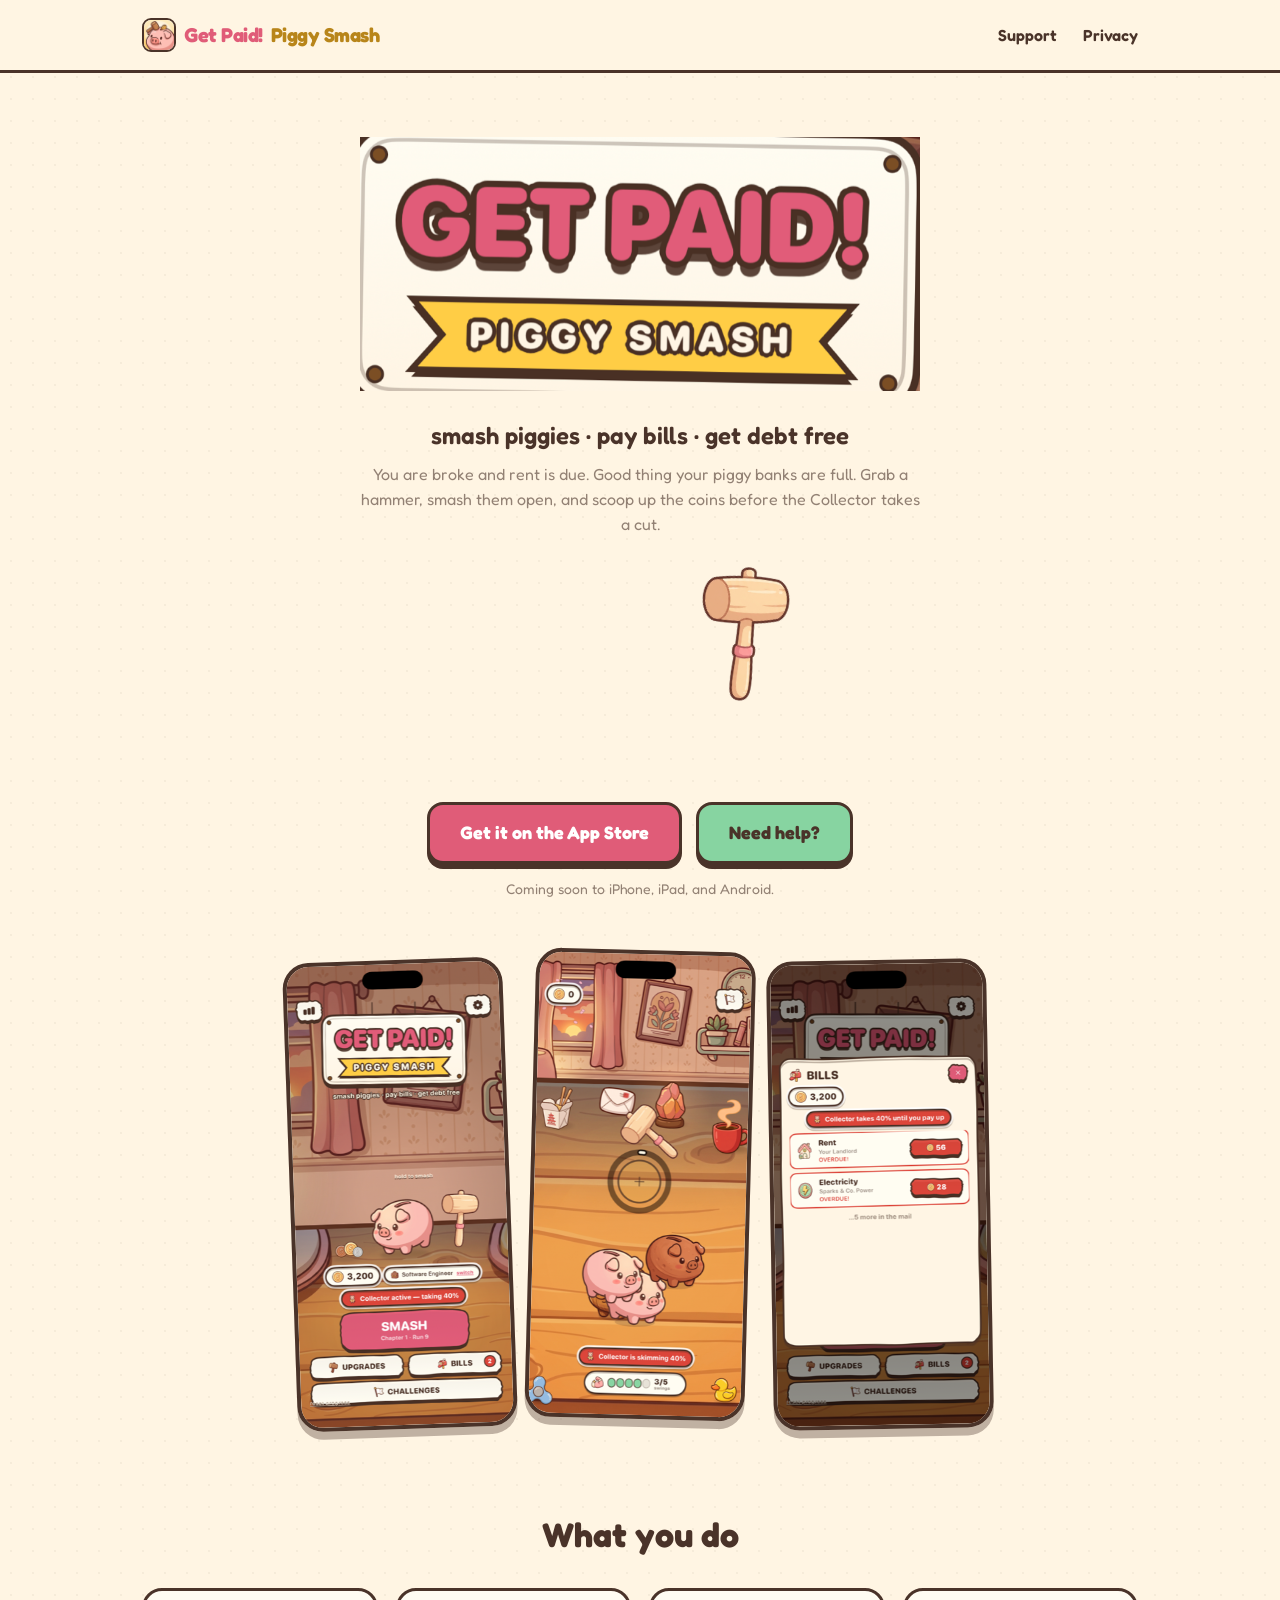
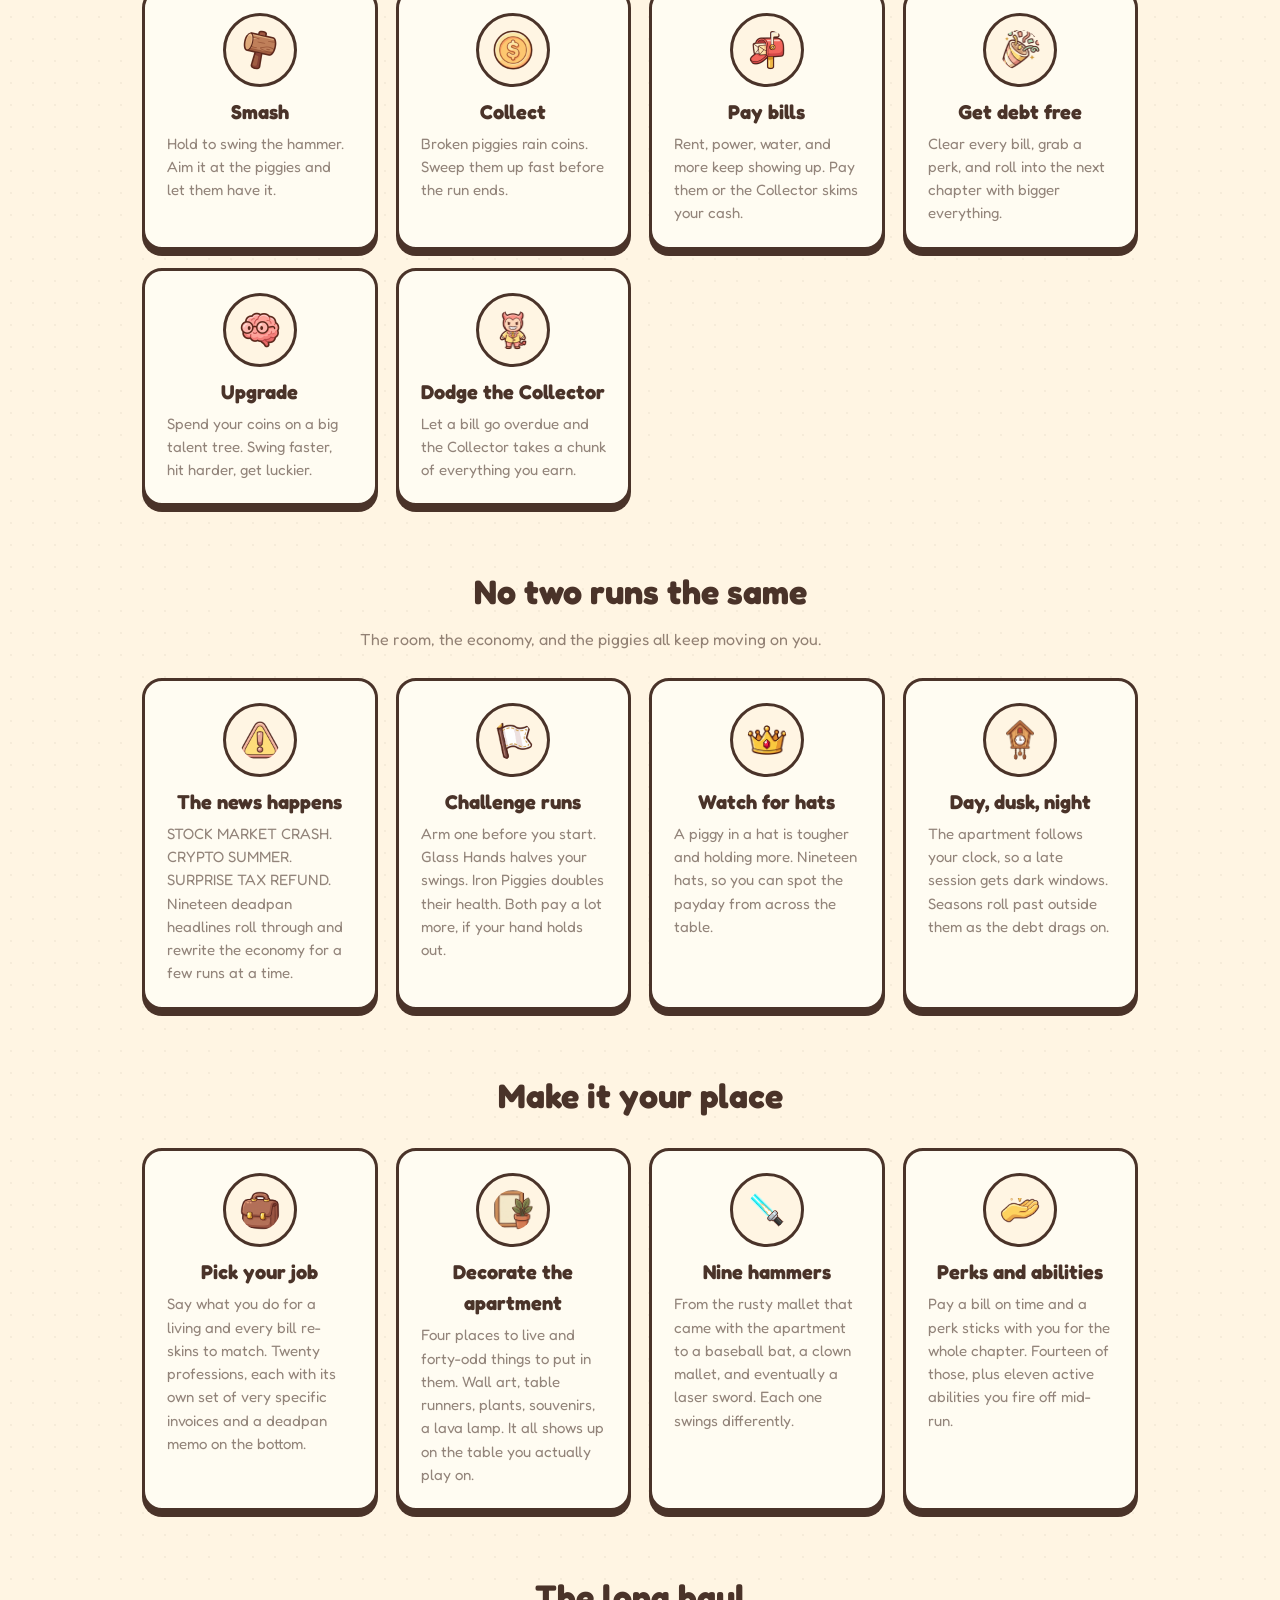
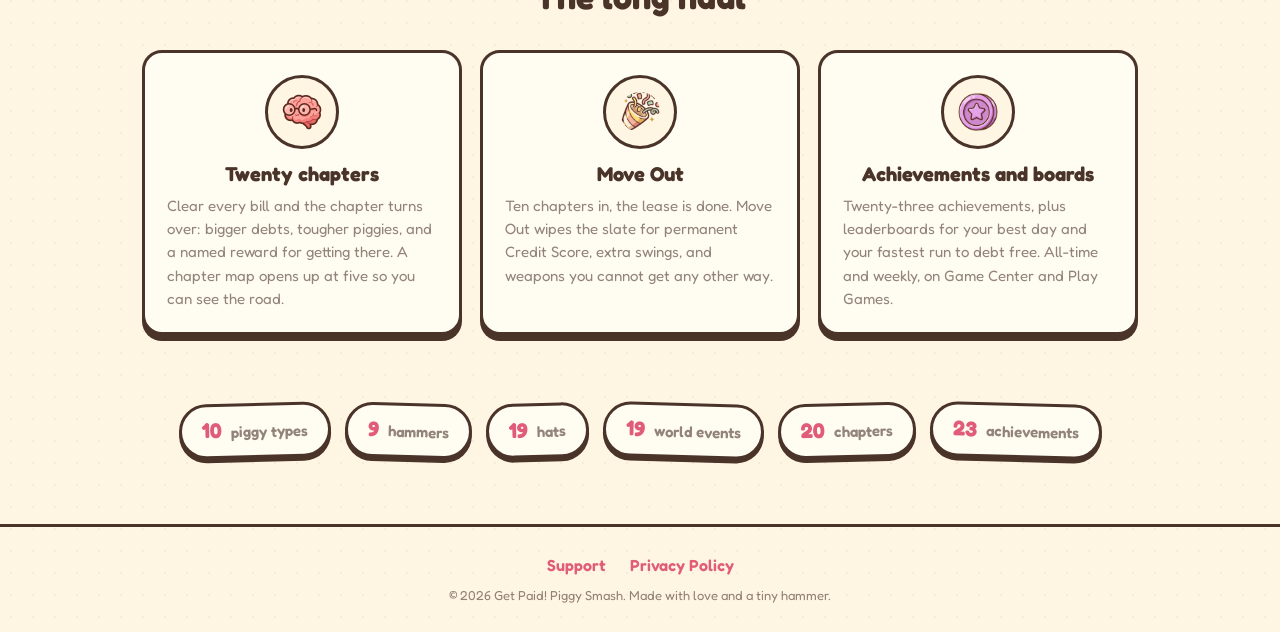
==== commit a4a0a170: "Hero break: use the game's staged damage art The site was fading one crack doodle over a pristine bo" ====
--- a/index.html
+++ b/index.html
@@ -22,7 +22,7 @@
 <meta name="twitter:title" content="Get Paid! Piggy Smash">
 <meta name="twitter:description" content="Smash piggy banks, grab the coins, and pay your bills before the Collector shows up.">
 <meta name="twitter:image" content="https://piggiesmash.com/assets/og.png">
-<link rel="stylesheet" href="style.css?v=5">
+<link rel="stylesheet" href="style.css?v=6">
 </head>
 <body>
 <header>
@@ -41,13 +41,34 @@
     <p class="tagline">smash piggies &middot; pay bills &middot; get debt free</p>
     <p class="sub">You are broke and rent is due. Good thing your piggy banks are full. Grab a hammer, smash them open, and scoop up the coins before the Collector takes a cut.</p>
     <div class="hero-art">
+      <!-- Four hits, four staged bodies, then shards — the same break the game
+           runs (Views/MenuPiggy.swift). Damage is drawn into the body art, so
+           each hit swaps the whole sprite rather than fading a crack on top. -->
       <div class="smash">
-        <img class="piggy" src="assets/piggy.png" alt="A pink piggy bank">
-        <img class="crack" src="assets/crack.png" alt="">
+        <div class="pig">
+          <img class="body s0" src="assets/piggy.png" alt="A pink piggy bank">
+          <img class="body s1" src="assets/piggy-dmg80.png" alt="">
+          <img class="body s2" src="assets/piggy-dmg60.png" alt="">
+          <img class="body s3" src="assets/piggy-dmg40.png" alt="">
+          <img class="body s4" src="assets/piggy-dmg20.png" alt="">
+        </div>
+        <span class="burst">
+          <img class="spark" src="assets/spark.png" alt="">
+          <i class="chip" style="--dx:42px;--dy:-14px;--r:-150deg;--s:15px"></i>
+          <i class="cap"  style="--dx:51px;--dy:-34px;--r:-79deg;--s:10px"></i>
+          <i class="chip" style="--dx:50px;--dy:-60px;--r:-8deg;--s:10px"></i>
+          <i class="cap"  style="--dx:23px;--dy:-52px;--r:63deg;--s:15px"></i>
+          <i class="chip" style="--dx:10px;--dy:-73px;--r:134deg;--s:10px"></i>
+          <i class="cap"  style="--dx:-7px;--dy:-52px;--r:-95deg;--s:10px"></i>
+          <i class="chip" style="--dx:-28px;--dy:-64px;--r:-24deg;--s:15px"></i>
+          <i class="cap"  style="--dx:-31px;--dy:-38px;--r:47deg;--s:10px"></i>
+          <i class="chip" style="--dx:-55px;--dy:-37px;--r:118deg;--s:10px"></i>
+          <i class="cap"  style="--dx:-43px;--dy:-14px;--r:-111deg;--s:15px"></i>
+        </span>
         <span class="coins">
-          <img class="coin" src="assets/coin.png" alt="" style="--dx:-24px">
-          <img class="coin" src="assets/coin.png" alt="" style="--dx:4px">
-          <img class="coin" src="assets/coin.png" alt="" style="--dx:26px">
+          <img class="coin" src="assets/coin.png" alt="" style="--dx:-44px">
+          <img class="coin" src="assets/coin.png" alt="" style="--dx:0px">
+          <img class="coin" src="assets/coin.png" alt="" style="--dx:46px">
         </span>
         <img class="hammer" src="assets/hammer.png" alt="A wooden hammer">
       </div>
--- a/style.css
+++ b/style.css
@@ -289,3 +289,158 @@
 .numbers li:nth-child(odd)  { transform: rotate(-1.5deg); }
 .numbers li:nth-child(even) { transform: rotate(1.5deg); }
 .numbers b { font-size: 21px; font-weight: 700; color: var(--berry); margin-right: 5px; }
+
+/* ---- hero smash animation v5: the game's actual break ----------------------
+   Ported from Views/MenuPiggy.swift. Two things the earlier versions got
+   wrong. First, damage is drawn INTO the body art — the game swaps the whole
+   sprite as HP drops (PiggyType.damageSprite), so the cracks spread and the
+   piggy comes apart, rather than one doodle fading in on a pristine body.
+   Second, it breaks into shards (SmashBurst), not thin air.
+   Hammer geometry is the game's: pivot on the grip at (0.82, 0.84), resting
+   at +50 degrees, winding back to +74, landing at +10. Nudge those three and
+   nothing else if the contact point ever needs moving.                      */
+
+.smash {
+  --h: 132px;                        /* piggy height; everything derives from it */
+  position: relative;
+  width: calc(var(--h) * 2.3); height: calc(var(--h) * 1.6);
+}
+
+/* ---- body: five stacked frames, one visible at a time ---- */
+.smash .pig {
+  position: absolute; left: calc(50% - var(--h) * 0.20); bottom: 0;
+  width: calc(var(--h) * 1.128); height: var(--h);
+  transform-origin: bottom center; translate: -50% 0;
+  animation: hs5-pig 6s linear infinite;
+}
+.smash .body {
+  position: absolute; inset: 0; width: 100%; height: 100%;
+  object-fit: contain; margin: 0; opacity: 0;
+  animation: 6s steps(1, end) infinite;
+}
+.smash .s0 { animation-name: hs5-s0; }
+.smash .s1 { animation-name: hs5-s1; }
+.smash .s2 { animation-name: hs5-s2; }
+.smash .s3 { animation-name: hs5-s3; }
+.smash .s4 { animation-name: hs5-s4; }
+
+@keyframes hs5-s0 { 0%,9.1%{opacity:1} 9.2%,79.9%{opacity:0} 80%,100%{opacity:1} }
+@keyframes hs5-s1 { 0%,9.1%{opacity:0} 9.2%,21.6%{opacity:1} 21.7%,100%{opacity:0} }
+@keyframes hs5-s2 { 0%,21.6%{opacity:0} 21.7%,34.1%{opacity:1} 34.2%,100%{opacity:0} }
+@keyframes hs5-s3 { 0%,34.1%{opacity:0} 34.2%,46.6%{opacity:1} 46.7%,100%{opacity:0} }
+@keyframes hs5-s4 { 0%,46.6%{opacity:0} 46.7%,48.4%{opacity:1} 48.5%,100%{opacity:0} }
+
+/* Squash on the wind-up, harder squash on impact, overshoot, settle — then
+   scale away to 0.4 and fade, which is the game's break transition. */
+@keyframes hs5-pig {
+  0%,3.3%   { transform: scale(1,1) rotate(0deg);          opacity: 1 }
+  8%        { transform: scale(1.10,0.92) rotate(2.5deg);  opacity: 1 }
+  9.2%      { transform: scale(1.14,0.86) rotate(0deg);    opacity: 1 }
+  12%       { transform: scale(0.97,1.04) rotate(0deg) }
+  15.8%     { transform: scale(1,1) rotate(0deg) }
+  20.5%     { transform: scale(1.10,0.92) rotate(2.5deg) }
+  21.7%     { transform: scale(1.14,0.86) rotate(0deg) }
+  24.5%     { transform: scale(0.97,1.04) rotate(0deg) }
+  28.3%     { transform: scale(1,1) rotate(0deg) }
+  33%       { transform: scale(1.10,0.92) rotate(2.5deg) }
+  34.2%     { transform: scale(1.14,0.86) rotate(0deg) }
+  37%       { transform: scale(0.97,1.04) rotate(0deg) }
+  40.8%     { transform: scale(1,1) rotate(0deg) }
+  45.5%     { transform: scale(1.10,0.92) rotate(2.5deg) }
+  46.7%     { transform: scale(1.16,0.84) rotate(0deg);    opacity: 1 }
+  48.5%     { transform: scale(1.16,0.84) rotate(0deg);    opacity: 1 }
+  50.8%     { transform: scale(0.4,0.4) rotate(0deg);      opacity: 0 }
+  80%       { transform: scale(0.4,0.4) rotate(0deg);      opacity: 0 }
+  87%,100%  { transform: scale(1,1) rotate(0deg);          opacity: 1 }
+}
+
+/* ---- hammer: rest 50deg, wind back to 74, snap down to 10 ---- */
+.smash .hammer {
+  position: absolute; left: calc(50% + var(--h) * 0.46); bottom: calc(var(--h) * 0.14);
+  width: calc(var(--h) * 0.883); height: auto; margin: 0;
+  translate: -50% 0;
+  transform-origin: 82% 84%; transform: rotate(50deg);
+  z-index: 3;
+  animation: hs5-hammer 6s infinite;
+}
+@keyframes hs5-hammer {
+  0%,3.3%   { transform: rotate(50deg); animation-timing-function: linear }
+  8%        { transform: rotate(74deg); animation-timing-function: ease-in }
+  9.2%      { transform: rotate(10deg); animation-timing-function: ease-out }
+  15.8%     { transform: rotate(50deg); animation-timing-function: linear }
+  20.5%     { transform: rotate(74deg); animation-timing-function: ease-in }
+  21.7%     { transform: rotate(10deg); animation-timing-function: ease-out }
+  28.3%     { transform: rotate(50deg); animation-timing-function: linear }
+  33%       { transform: rotate(74deg); animation-timing-function: ease-in }
+  34.2%     { transform: rotate(10deg); animation-timing-function: ease-out }
+  40.8%     { transform: rotate(50deg); animation-timing-function: linear }
+  45.5%     { transform: rotate(74deg); animation-timing-function: ease-in }
+  46.7%     { transform: rotate(10deg); animation-timing-function: ease-out }
+  53.3%,100%{ transform: rotate(50deg) }
+}
+
+/* ---- the break: a flash and ten chips of whatever it was made of ---- */
+.smash .burst {
+  position: absolute; left: calc(50% - var(--h) * 0.20); bottom: calc(var(--h) * 0.38);
+  width: 0; height: 0; z-index: 2;
+}
+.smash .spark {
+  position: absolute; left: -65px; top: -65px; width: 130px; height: 130px;
+  margin: 0; opacity: 0; animation: hs5-spark 6s ease-out infinite;
+}
+@keyframes hs5-spark {
+  0%,48.4%   { opacity: 0;   transform: scale(0.34) }
+  48.5%      { opacity: .95; transform: scale(0.34) }
+  57.2%,100% { opacity: 0;   transform: scale(1) }
+}
+.smash .burst i {
+  position: absolute; opacity: 0; border: 2px solid var(--ink);
+  animation: hs5-shard 6s ease-out infinite;
+}
+.smash .chip {
+  width: var(--s); height: calc(var(--s) * 0.8);
+  margin: calc(var(--s) * -0.4) 0 0 calc(var(--s) * -0.5);
+  background: var(--blush); border-radius: 3px;
+}
+.smash .cap {
+  width: calc(var(--s) * 1.1); height: calc(var(--s) * 0.65);
+  margin: calc(var(--s) * -0.325) 0 0 calc(var(--s) * -0.55);
+  background: var(--paper); border-radius: 999px;
+}
+@keyframes hs5-shard {
+  0%,48.4%   { opacity: 0; transform: translate(0,0) rotate(0deg) scale(1) }
+  48.5%      { opacity: 1; transform: translate(0,0) rotate(0deg) scale(1) }
+  57.2%,100% { opacity: 0; transform: translate(var(--dx), var(--dy)) rotate(var(--r)) scale(0.65) }
+}
+
+/* ---- coins, thrown on the break and left on the table ---- */
+.smash .coins {
+  position: absolute; left: calc(50% - var(--h) * 0.20); bottom: calc(var(--h) * 0.24);
+  width: 0; height: 0; z-index: 4;
+}
+.smash .coin {
+  position: absolute; left: -18px; top: -18px; width: 36px; height: 36px;
+  margin: 0; opacity: 0; animation: hs5-coin 6s ease-out infinite;
+}
+@keyframes hs5-coin {
+  0%,47%   { opacity: 0; transform: translate(0,0) scale(0.4) }
+  50%      { opacity: 1; transform: translate(calc(var(--dx) * 0.6), -34px) scale(1) }
+  57%      { opacity: 1; transform: translate(var(--dx), -46px) scale(1) }
+  68%      { opacity: 1; transform: translate(var(--dx), 6px) scale(1) }
+  74%      { opacity: 1; transform: translate(var(--dx), 6px) scale(1) }
+  79%,100% { opacity: 0; transform: translate(var(--dx), 6px) scale(0.8) }
+}
+
+.hero-art { min-height: calc(132px * 1.6); }
+@media (max-width: 520px) { .smash { --h: 104px; } .hero-art { min-height: 168px; } }
+
+/* Frozen, it should still read as "hammer, cracked piggy, coins". */
+@media (prefers-reduced-motion: reduce) {
+  .smash .pig, .smash .body, .smash .hammer, .smash .coin,
+  .smash .spark, .smash .burst i { animation: none !important; }
+  .smash .pig { transform: scale(1,1) }
+  .smash .s2 { opacity: 1 }
+  .smash .hammer { transform: rotate(28deg) }
+  .smash .spark { opacity: 0 }
+  .smash .coin { opacity: 1; transform: translate(var(--dx), 6px) }
+}
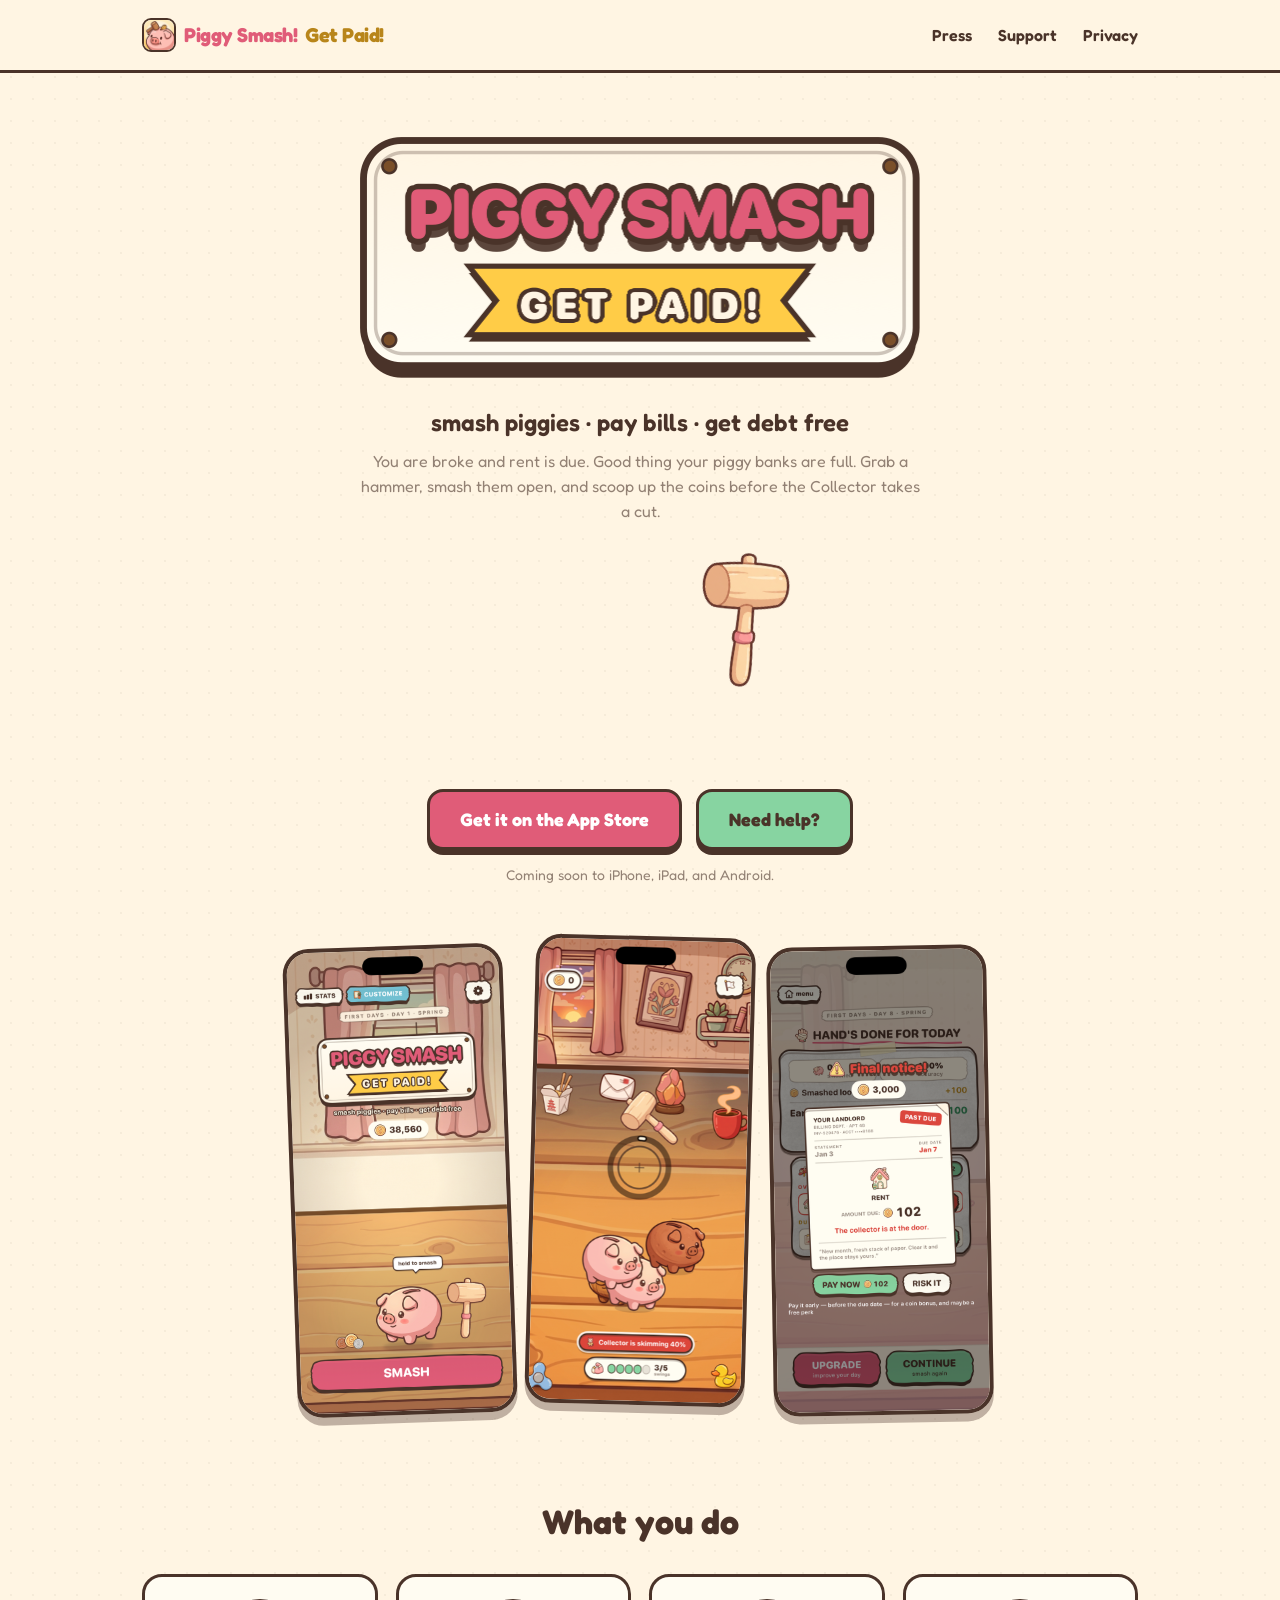
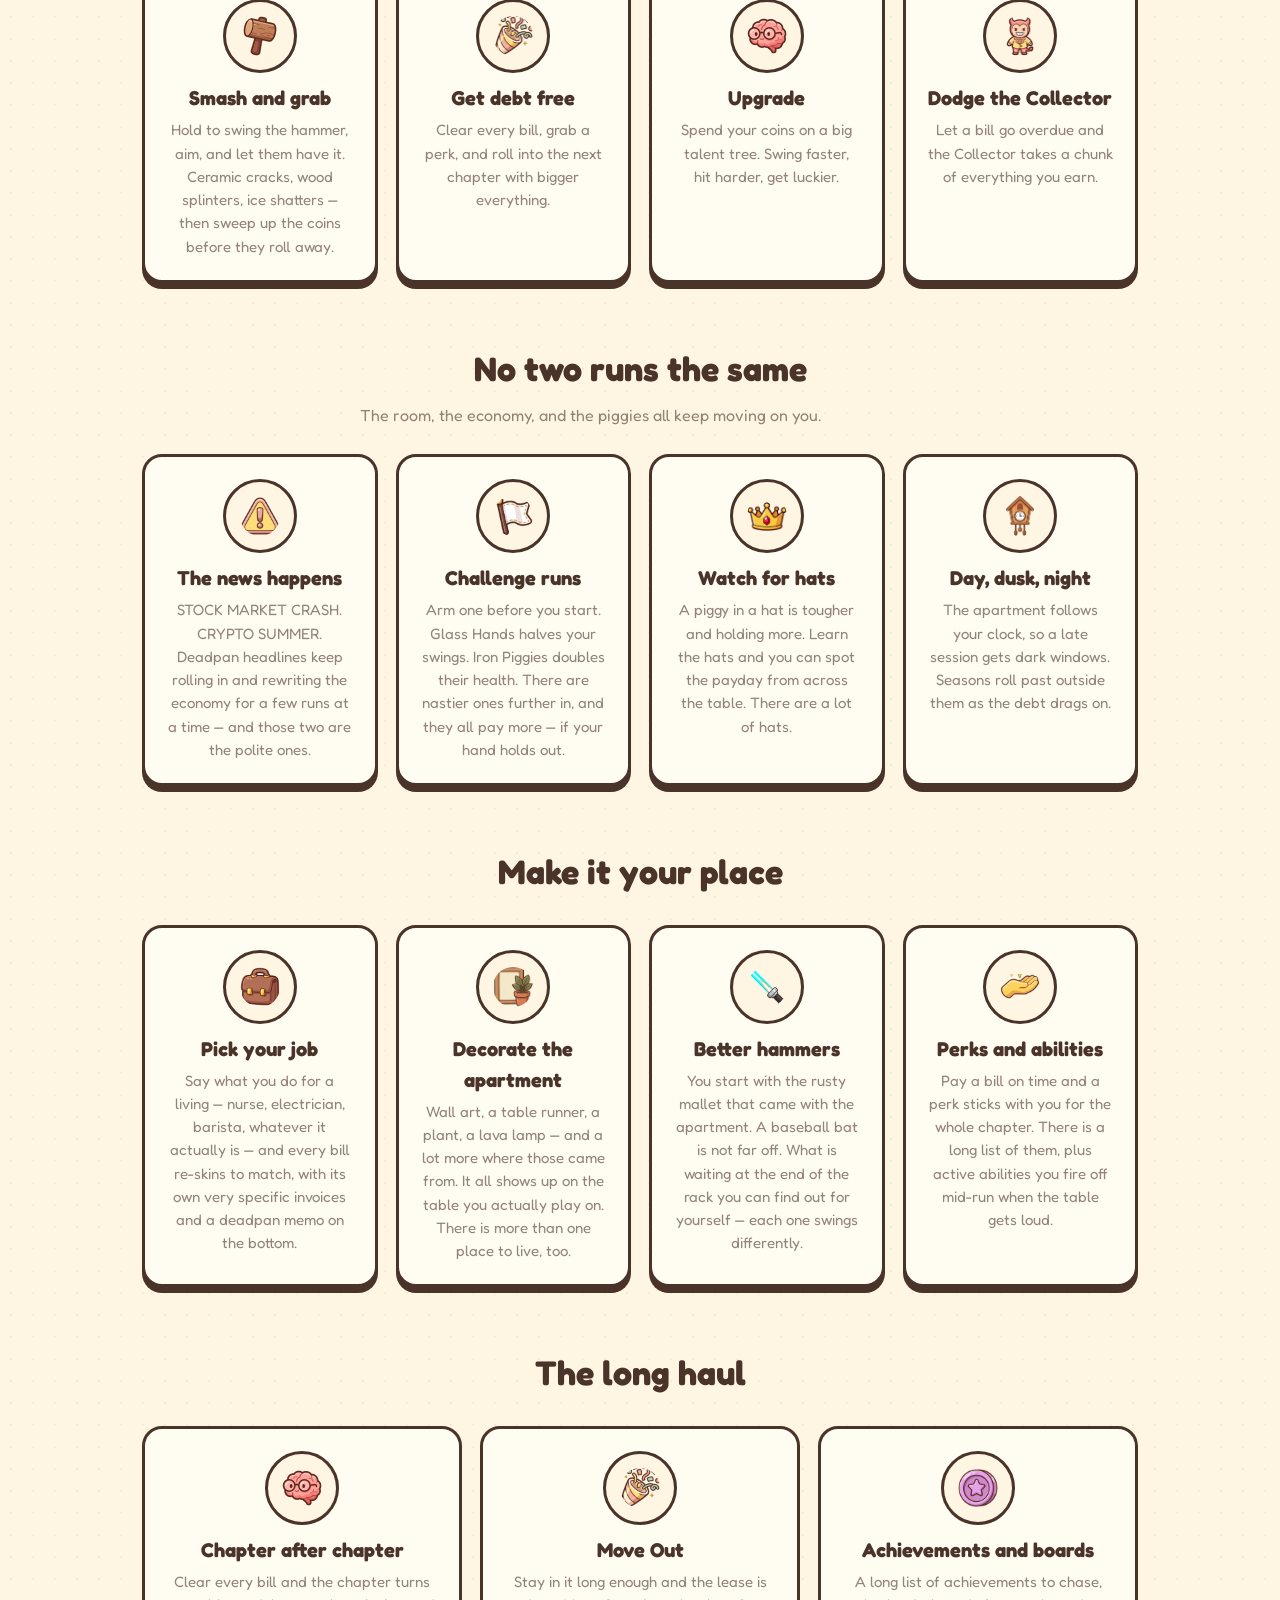
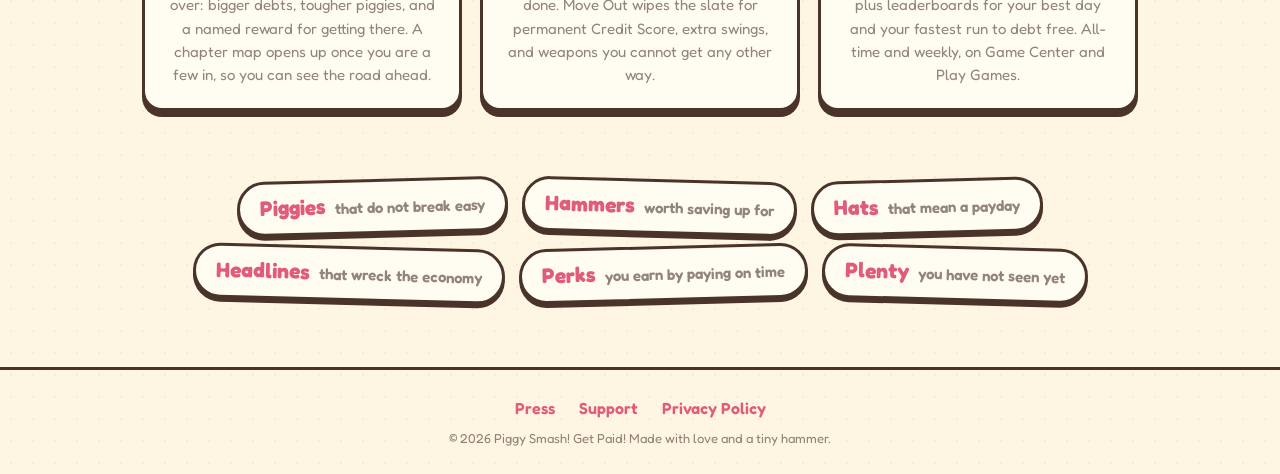
==== commit c4638e39: "Lead with PIGGY SMASH, stop publishing the collection, add the coin shower The masthead now reads PI" ====
--- a/index.html
+++ b/index.html
@@ -3,32 +3,33 @@
 <head>
 <meta charset="utf-8">
 <meta name="viewport" content="width=device-width, initial-scale=1">
-<title>Get Paid! Piggy Smash</title>
+<title>Piggy Smash! Get Paid!</title>
 <meta name="description" content="Smash piggy banks, grab the coins, and pay your bills before the Collector shows up. A cute, fast little game for iPhone, iPad, and Android.">
 <link rel="canonical" href="https://piggiesmash.com/">
 <link rel="icon" href="assets/appicon.png">
 <link rel="apple-touch-icon" href="assets/appicon.png">
 <meta name="theme-color" content="#fff5e3">
 <meta property="og:type" content="website">
-<meta property="og:site_name" content="Get Paid! Piggy Smash">
+<meta property="og:site_name" content="Piggy Smash! Get Paid!">
 <meta property="og:url" content="https://piggiesmash.com/">
-<meta property="og:title" content="Get Paid! Piggy Smash">
+<meta property="og:title" content="Piggy Smash! Get Paid!">
 <meta property="og:description" content="Smash piggy banks, grab the coins, and pay your bills before the Collector shows up. A cute, fast little game for iPhone, iPad, and Android.">
 <meta property="og:image" content="https://piggiesmash.com/assets/og.png">
 <meta property="og:image:width" content="1200">
 <meta property="og:image:height" content="630">
-<meta property="og:image:alt" content="Get Paid! Piggy Smash — a piggy bank about to meet a wooden hammer.">
+<meta property="og:image:alt" content="Piggy Smash! Get Paid! — a piggy bank about to meet a wooden hammer.">
 <meta name="twitter:card" content="summary_large_image">
-<meta name="twitter:title" content="Get Paid! Piggy Smash">
+<meta name="twitter:title" content="Piggy Smash! Get Paid!">
 <meta name="twitter:description" content="Smash piggy banks, grab the coins, and pay your bills before the Collector shows up.">
 <meta name="twitter:image" content="https://piggiesmash.com/assets/og.png">
-<link rel="stylesheet" href="style.css?v=6">
+<link rel="stylesheet" href="style.css?v=9">
 </head>
 <body>
 <header>
   <div class="wrap">
-    <a class="brand" href="index.html"><img src="assets/appicon.png" alt=""> Get Paid! <span>Piggy Smash</span></a>
+    <a class="brand" href="index.html"><img src="assets/appicon.png" alt=""> Piggy Smash! <span>Get Paid!</span></a>
     <nav>
+      <a href="press.html">Press</a>
       <a href="support.html">Support</a>
       <a href="privacy.html">Privacy</a>
     </nav>
@@ -37,7 +38,7 @@
 
 <main class="wrap">
   <section class="hero">
-    <img class="logo" src="assets/logo.png" alt="Get Paid! Piggy Smash">
+    <img class="logo" src="assets/logo.png" alt="Piggy Smash! Get Paid!">
     <p class="tagline">smash piggies &middot; pay bills &middot; get debt free</p>
     <p class="sub">You are broke and rent is due. Good thing your piggy banks are full. Grab a hammer, smash them open, and scoop up the coins before the Collector takes a cut.</p>
     <div class="hero-art">
@@ -81,17 +82,19 @@
   </section>
 
   <section class="shots">
-    <img src="assets/shot-menu.png" alt="The Get Paid main screen">
+    <img src="assets/shot-menu.png" alt="The Piggy Smash main screen">
     <img src="assets/shot-gameplay.png" alt="Smashing piggy banks on the kitchen table">
-    <img src="assets/shot-bills.png" alt="The bills you have to pay">
+    <img src="assets/shot-bills.png" alt="A bill landing, with the collector at the door">
   </section>
 
   <section class="features">
     <h2>What you do</h2>
     <div class="grid">
-      <div class="card"><img class="ic" src="assets/ic-smash.png" alt=""><h3>Smash</h3><p>Hold to swing the hammer. Aim it at the piggies and let them have it.</p></div>
-      <div class="card"><img class="ic" src="assets/coin.png" alt=""><h3>Collect</h3><p>Broken piggies rain coins. Sweep them up fast before the run ends.</p></div>
-      <div class="card"><img class="ic" src="assets/ic-bills.png" alt=""><h3>Pay bills</h3><p>Rent, power, water, and more keep showing up. Pay them or the Collector skims your cash.</p></div>
+      <!-- Four, not five: five across leaves each card a 141px column of text,
+           which will not hold "Dodge the Collector" on one line. Smashing and
+           collecting were one loop anyway — you hit the piggy, you grab what
+           falls out — so they share a card rather than getting squeezed. -->
+      <div class="card"><img class="ic" src="assets/ic-smash.png" alt=""><h3>Smash and grab</h3><p>Hold to swing the hammer, aim, and let them have it. Ceramic cracks, wood splinters, ice shatters &mdash; then sweep up the coins before they roll away.</p></div>
       <div class="card"><img class="ic" src="assets/ic-debtfree.png" alt=""><h3>Get debt free</h3><p>Clear every bill, grab a perk, and roll into the next chapter with bigger everything.</p></div>
       <div class="card"><img class="ic" src="assets/ic-upgrade.png" alt=""><h3>Upgrade</h3><p>Spend your coins on a big talent tree. Swing faster, hit harder, get luckier.</p></div>
       <div class="card"><img class="ic" src="assets/ic-collector.png" alt=""><h3>Dodge the Collector</h3><p>Let a bill go overdue and the Collector takes a chunk of everything you earn.</p></div>
@@ -102,9 +105,9 @@
     <h2>No two runs the same</h2>
     <p class="sub">The room, the economy, and the piggies all keep moving on you.</p>
     <div class="grid">
-      <div class="card"><img class="ic" src="assets/ic-events.png" alt=""><h3>The news happens</h3><p>STOCK MARKET CRASH. CRYPTO SUMMER. SURPRISE TAX REFUND. Nineteen deadpan headlines roll through and rewrite the economy for a few runs at a time.</p></div>
-      <div class="card"><img class="ic" src="assets/ic-challenges.png" alt=""><h3>Challenge runs</h3><p>Arm one before you start. Glass Hands halves your swings. Iron Piggies doubles their health. Both pay a lot more, if your hand holds out.</p></div>
-      <div class="card"><img class="ic" src="assets/ic-hats.png" alt=""><h3>Watch for hats</h3><p>A piggy in a hat is tougher and holding more. Nineteen hats, so you can spot the payday from across the table.</p></div>
+      <div class="card"><img class="ic" src="assets/ic-events.png" alt=""><h3>The news happens</h3><p>STOCK MARKET CRASH. CRYPTO SUMMER. Deadpan headlines keep rolling in and rewriting the economy for a few runs at a time &mdash; and those two are the polite ones.</p></div>
+      <div class="card"><img class="ic" src="assets/ic-challenges.png" alt=""><h3>Challenge runs</h3><p>Arm one before you start. Glass Hands halves your swings. Iron Piggies doubles their health. There are nastier ones further in, and they all pay more &mdash; if your hand holds out.</p></div>
+      <div class="card"><img class="ic" src="assets/ic-hats.png" alt=""><h3>Watch for hats</h3><p>A piggy in a hat is tougher and holding more. Learn the hats and you can spot the payday from across the table. There are a lot of hats.</p></div>
       <div class="card"><img class="ic" src="assets/ic-timeofday.png" alt=""><h3>Day, dusk, night</h3><p>The apartment follows your clock, so a late session gets dark windows. Seasons roll past outside them as the debt drags on.</p></div>
     </div>
   </section>
@@ -112,40 +115,50 @@
   <section class="features">
     <h2>Make it your place</h2>
     <div class="grid">
-      <div class="card"><img class="ic" src="assets/ic-job.png" alt=""><h3>Pick your job</h3><p>Say what you do for a living and every bill re-skins to match. Twenty professions, each with its own set of very specific invoices and a deadpan memo on the bottom.</p></div>
-      <div class="card"><img class="ic" src="assets/ic-decorate.png" alt=""><h3>Decorate the apartment</h3><p>Four places to live and forty-odd things to put in them. Wall art, table runners, plants, souvenirs, a lava lamp. It all shows up on the table you actually play on.</p></div>
-      <div class="card"><img class="ic" src="assets/ic-hammers.png" alt=""><h3>Nine hammers</h3><p>From the rusty mallet that came with the apartment to a baseball bat, a clown mallet, and eventually a laser sword. Each one swings differently.</p></div>
-      <div class="card"><img class="ic" src="assets/ic-perks.png" alt=""><h3>Perks and abilities</h3><p>Pay a bill on time and a perk sticks with you for the whole chapter. Fourteen of those, plus eleven active abilities you fire off mid-run.</p></div>
+      <div class="card"><img class="ic" src="assets/ic-job.png" alt=""><h3>Pick your job</h3><p>Say what you do for a living &mdash; nurse, electrician, barista, whatever it actually is &mdash; and every bill re-skins to match, with its own very specific invoices and a deadpan memo on the bottom.</p></div>
+      <div class="card"><img class="ic" src="assets/ic-decorate.png" alt=""><h3>Decorate the apartment</h3><p>Wall art, a table runner, a plant, a lava lamp &mdash; and a lot more where those came from. It all shows up on the table you actually play on. There is more than one place to live, too.</p></div>
+      <div class="card"><img class="ic" src="assets/ic-hammers.png" alt=""><h3>Better hammers</h3><p>You start with the rusty mallet that came with the apartment. A baseball bat is not far off. What is waiting at the end of the rack you can find out for yourself &mdash; each one swings differently.</p></div>
+      <div class="card"><img class="ic" src="assets/ic-perks.png" alt=""><h3>Perks and abilities</h3><p>Pay a bill on time and a perk sticks with you for the whole chapter. There is a long list of them, plus active abilities you fire off mid-run when the table gets loud.</p></div>
     </div>
   </section>
 
   <section class="features">
     <h2>The long haul</h2>
     <div class="grid">
-      <div class="card"><img class="ic" src="assets/ic-upgrade.png" alt=""><h3>Twenty chapters</h3><p>Clear every bill and the chapter turns over: bigger debts, tougher piggies, and a named reward for getting there. A chapter map opens up at five so you can see the road.</p></div>
-      <div class="card"><img class="ic" src="assets/ic-moveout.png" alt=""><h3>Move Out</h3><p>Ten chapters in, the lease is done. Move Out wipes the slate for permanent Credit Score, extra swings, and weapons you cannot get any other way.</p></div>
-      <div class="card"><img class="ic" src="assets/ic-rare.png" alt=""><h3>Achievements and boards</h3><p>Twenty-three achievements, plus leaderboards for your best day and your fastest run to debt free. All-time and weekly, on Game Center and Play Games.</p></div>
+      <div class="card"><img class="ic" src="assets/ic-upgrade.png" alt=""><h3>Chapter after chapter</h3><p>Clear every bill and the chapter turns over: bigger debts, tougher piggies, and a named reward for getting there. A chapter map opens up once you are a few in, so you can see the road ahead.</p></div>
+      <div class="card"><img class="ic" src="assets/ic-moveout.png" alt=""><h3>Move Out</h3><p>Stay in it long enough and the lease is done. Move Out wipes the slate for permanent Credit Score, extra swings, and weapons you cannot get any other way.</p></div>
+      <div class="card"><img class="ic" src="assets/ic-rare.png" alt=""><h3>Achievements and boards</h3><p>A long list of achievements to chase, plus leaderboards for your best day and your fastest run to debt free. All-time and weekly, on Game Center and Play Games.</p></div>
     </div>
   </section>
 
+  <!-- Deliberately not an inventory. This used to be a count per collection —
+       ten piggies, nine hammers, and so on — which handed players the whole
+       list before they had opened the app. Finding out what else is in there is
+       most of the reason to keep smashing. -->
   <section class="numbers">
     <ul>
-      <li><b>10</b> piggy types</li>
-      <li><b>9</b> hammers</li>
-      <li><b>19</b> hats</li>
-      <li><b>19</b> world events</li>
-      <li><b>20</b> chapters</li>
-      <li><b>23</b> achievements</li>
+      <li><b>Piggies</b> that do not break easy</li>
+      <li><b>Hammers</b> worth saving up for</li>
+      <li><b>Hats</b> that mean a payday</li>
+      <li><b>Headlines</b> that wreck the economy</li>
+      <li><b>Perks</b> you earn by paying on time</li>
+      <li><b>Plenty</b> you have not seen yet</li>
     </ul>
   </section>
 </main>
 
 <footer>
   <div class="wrap">
+    <a href="press.html">Press</a>
     <a href="support.html">Support</a>
     <a href="privacy.html">Privacy Policy</a>
-    <p class="small">&copy; 2026 Get Paid! Piggy Smash. Made with love and a tiny hammer.</p>
+    <p class="small">&copy; 2026 Piggy Smash! Get Paid! Made with love and a tiny hammer.</p>
   </div>
 </footer>
+
+<!-- A handful of coins falls past the page every so often, then it goes quiet
+     again. Decorative; see coins.js and .coinfall in style.css. -->
+<div class="coinfall" aria-hidden="true"></div>
+<script src="coins.js?v=2" defer></script>
 </body>
 </html>
--- a/style.css
+++ b/style.css
@@ -97,8 +97,16 @@
 /* ---- features ---- */
 .features { padding: 30px 0 60px; }
 .features h2, .page h1 { text-align: center; font-size: 34px; font-weight: 700; margin-bottom: 8px; }
-.grid { display: grid; grid-template-columns: repeat(auto-fit, minmax(220px, 1fr)); gap: 18px; margin-top: 26px; }
+/* Flex rather than grid so a row that does not fill up CENTRES its cards. An
+   auto-fit grid packs the leftovers against the left edge, which stranded the
+   fifth card of "What you do" on its own in the corner. The 320px cap is the
+   natural width of a three-card row, so full rows lay out exactly as they did. */
+.grid {
+  display: flex; flex-wrap: wrap; justify-content: center;
+  gap: 18px; margin-top: 26px;
+}
 .card {
+  flex: 1 1 220px; max-width: 320px;
   background: var(--paper); border: 3px solid var(--ink); border-radius: 20px;
   padding: 22px; box-shadow: 0 6px 0 var(--ink);
 }
@@ -140,7 +148,9 @@
 
 .card { text-align: center; }
 .card .ic { width: 62px; height: 62px; object-fit: contain; margin-bottom: 6px; }
-.card p { text-align: left; }
+/* Centred with the rest of the card. The badged icon and the heading were
+   already centred, so ragged-left body under them read as a misprint. */
+.card p { text-align: center; }
 
 
 /* ---- real logo + badged icons (overrides) ---- */
@@ -444,3 +454,102 @@
   .smash .spark { opacity: 0 }
   .smash .coin { opacity: 1; transform: translate(var(--dx), 6px) }
 }
+
+/* ---- press kit (press.html) ------------------------------------------- */
+.kit-cta { text-align: center; margin: 22px 0 4px; }
+
+.facts { width: 100%; border-collapse: collapse; margin-top: 6px; }
+.facts th, .facts td { text-align: left; padding: 9px 6px; vertical-align: top;
+  border-bottom: 2px dotted rgba(74,51,41,.22); }
+.facts th { width: 38%; color: var(--berry-dark); font-weight: 700; white-space: nowrap; }
+.facts tr:last-child th, .facts tr:last-child td { border-bottom: 0; }
+
+.small-note { font-size: 14px; color: var(--ink-soft); margin-top: 12px; }
+
+.page h3 { font-size: 16px; font-weight: 700; margin: 18px 0 4px;
+  color: var(--gold-dark); text-transform: uppercase; letter-spacing: .5px; }
+
+.page blockquote { margin: 0; padding: 14px 16px; background: var(--cream);
+  border: 3px solid var(--ink); border-radius: 16px; box-shadow: 0 4px 0 var(--ink); }
+.page blockquote p:last-child { margin-bottom: 0; }
+
+/* Screenshots are 1320x2868 and there are six: a fixed 3-up would be a wall of
+   thumbnails on a phone, so let them reflow and cap the height instead. */
+.shotgrid, .artgrid { display: grid; gap: 14px; margin-top: 14px;
+  grid-template-columns: repeat(auto-fit, minmax(150px, 1fr)); }
+.artgrid { grid-template-columns: repeat(auto-fit, minmax(240px, 1fr)); align-items: center; }
+.shotgrid img, .artgrid img { width: 100%; height: auto; display: block;
+  border: 3px solid var(--ink); border-radius: 14px; box-shadow: 0 5px 0 var(--ink);
+  background: var(--paper); }
+.artgrid img { padding: 10px; }
+.artgrid img.icon { max-width: 180px; margin: 0 auto; }
+.shotgrid a:active img, .artgrid a:active img { transform: translateY(3px);
+  box-shadow: 0 2px 0 var(--ink); }
+
+.swatches { list-style: none; padding-left: 0; display: grid; gap: 8px;
+  grid-template-columns: repeat(auto-fit, minmax(190px, 1fr)); }
+.swatches li { display: flex; align-items: center; gap: 9px; font-size: 15px; }
+.swatches i { width: 26px; height: 26px; flex: 0 0 auto; border-radius: 8px;
+  border: 2px solid var(--ink); }
+.swatches code { color: var(--ink-soft); font-size: 13px; }
+
+/* ---- narrow screens: three nav links no longer fit beside the brand ----
+   The header was a single nowrap row built for two links. Adding Press pushes
+   it past a 390px viewport, and because the row is nowrap the whole PAGE gets
+   a horizontal scrollbar rather than the header wrapping. Stack it instead. */
+@media (max-width: 560px) {
+  header .wrap { flex-direction: column; align-items: center; gap: 8px; }
+  header .brand { font-size: 19px; white-space: normal; text-align: center; }
+  nav { display: flex; justify-content: center; gap: 18px; }
+  nav a { margin-left: 0; }
+  .facts th { white-space: normal; width: 42%; }
+  .kit-cta .btn { display: block; }
+  /* One card per row down here, so the 320px cap that centres a short row on a
+     wide screen would just inset every card behind pointless gutters. */
+  .card { max-width: 100%; }
+}
+
+/* ---- coin shower ----------------------------------------------------------
+   Every so often a handful of coins falls past the page, then it goes quiet
+   again. Scattering, timing and the length of the quiet spell are picked in JS
+   (index.html) and handed down as custom properties; the motion itself is CSS,
+   so it runs off the compositor and costs nothing while it plays.
+
+   The layer sits BEHIND the content — header/main/footer are lifted to z-index
+   1 for it — so a coin passes behind the cards and screenshots instead of over
+   the copy. Most of the page is transparent, so they are still plainly there;
+   they just have somewhere to go. It never takes a pointer event.
+
+   Two nested elements because one cannot animate `transform` twice: the span
+   falls (and drifts), the image inside it spins. */
+.coinfall {
+  position: fixed; inset: 0; z-index: 0;
+  overflow: hidden; pointer-events: none;
+}
+header, main, footer { position: relative; z-index: 1; }
+
+.coinfall .drop {
+  position: absolute; top: -14vh; left: var(--x);
+  margin-left: calc(var(--size) * -0.5);
+  animation: coin-fall var(--dur) linear forwards;
+}
+.coinfall .drop img {
+  display: block; width: var(--size); height: auto; margin: 0;
+  animation: coin-flip var(--spindur) linear infinite;
+  filter: drop-shadow(0 2px 0 rgba(74, 51, 41, 0.16));
+}
+
+/* Y is spaced out rather than even so the coin reads as accelerating under a
+   linear clock; X wanders either side of the line it started on. */
+@keyframes coin-fall {
+    0% { transform: translate(0, 0); opacity: 0; }
+    7% { opacity: 1; }
+   25% { transform: translate(var(--sway), 16vh); }
+   50% { transform: translate(calc(var(--sway) * -0.6), 42vh); }
+   75% { transform: translate(calc(var(--sway) * 0.8), 74vh); }
+   93% { opacity: 1; }
+  100% { transform: translate(0, 122vh); opacity: 0; }
+}
+@keyframes coin-flip { to { transform: rotate(var(--spin)); } }
+
+@media (prefers-reduced-motion: reduce) { .coinfall { display: none; } }
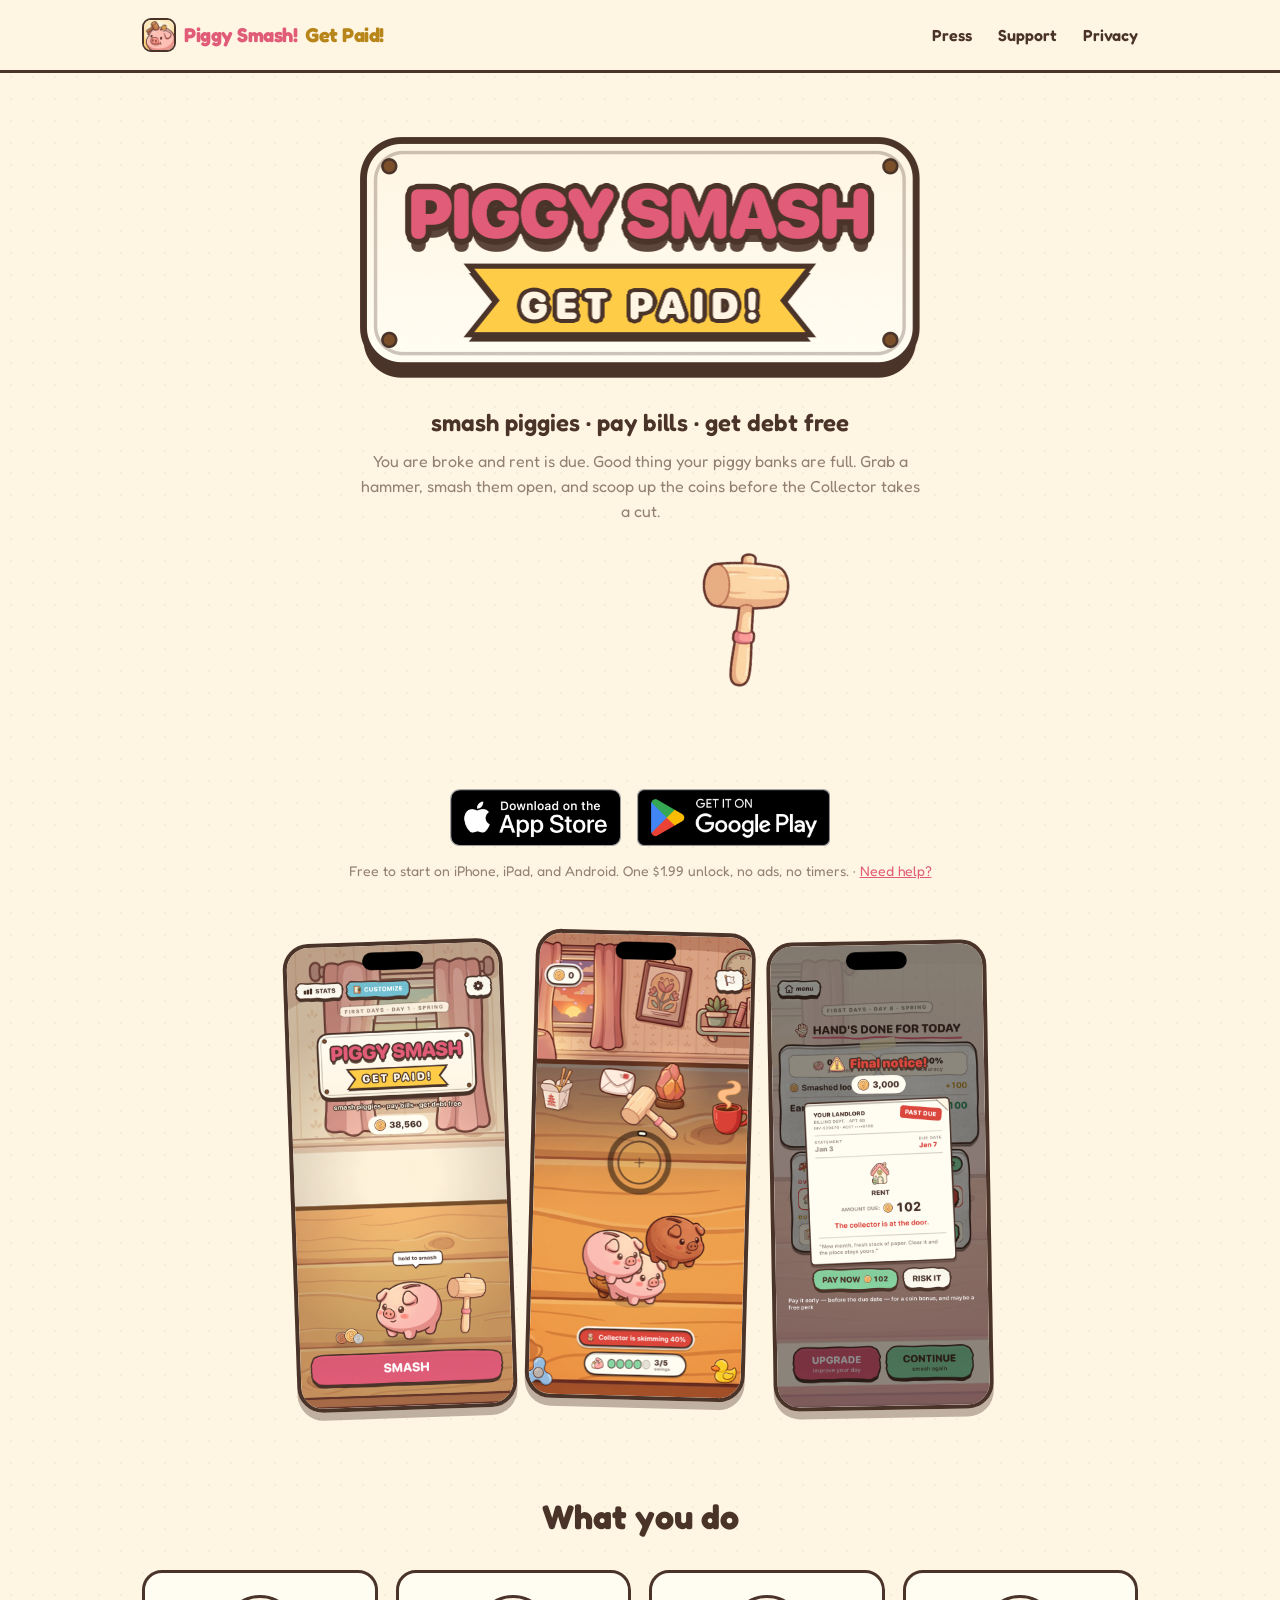
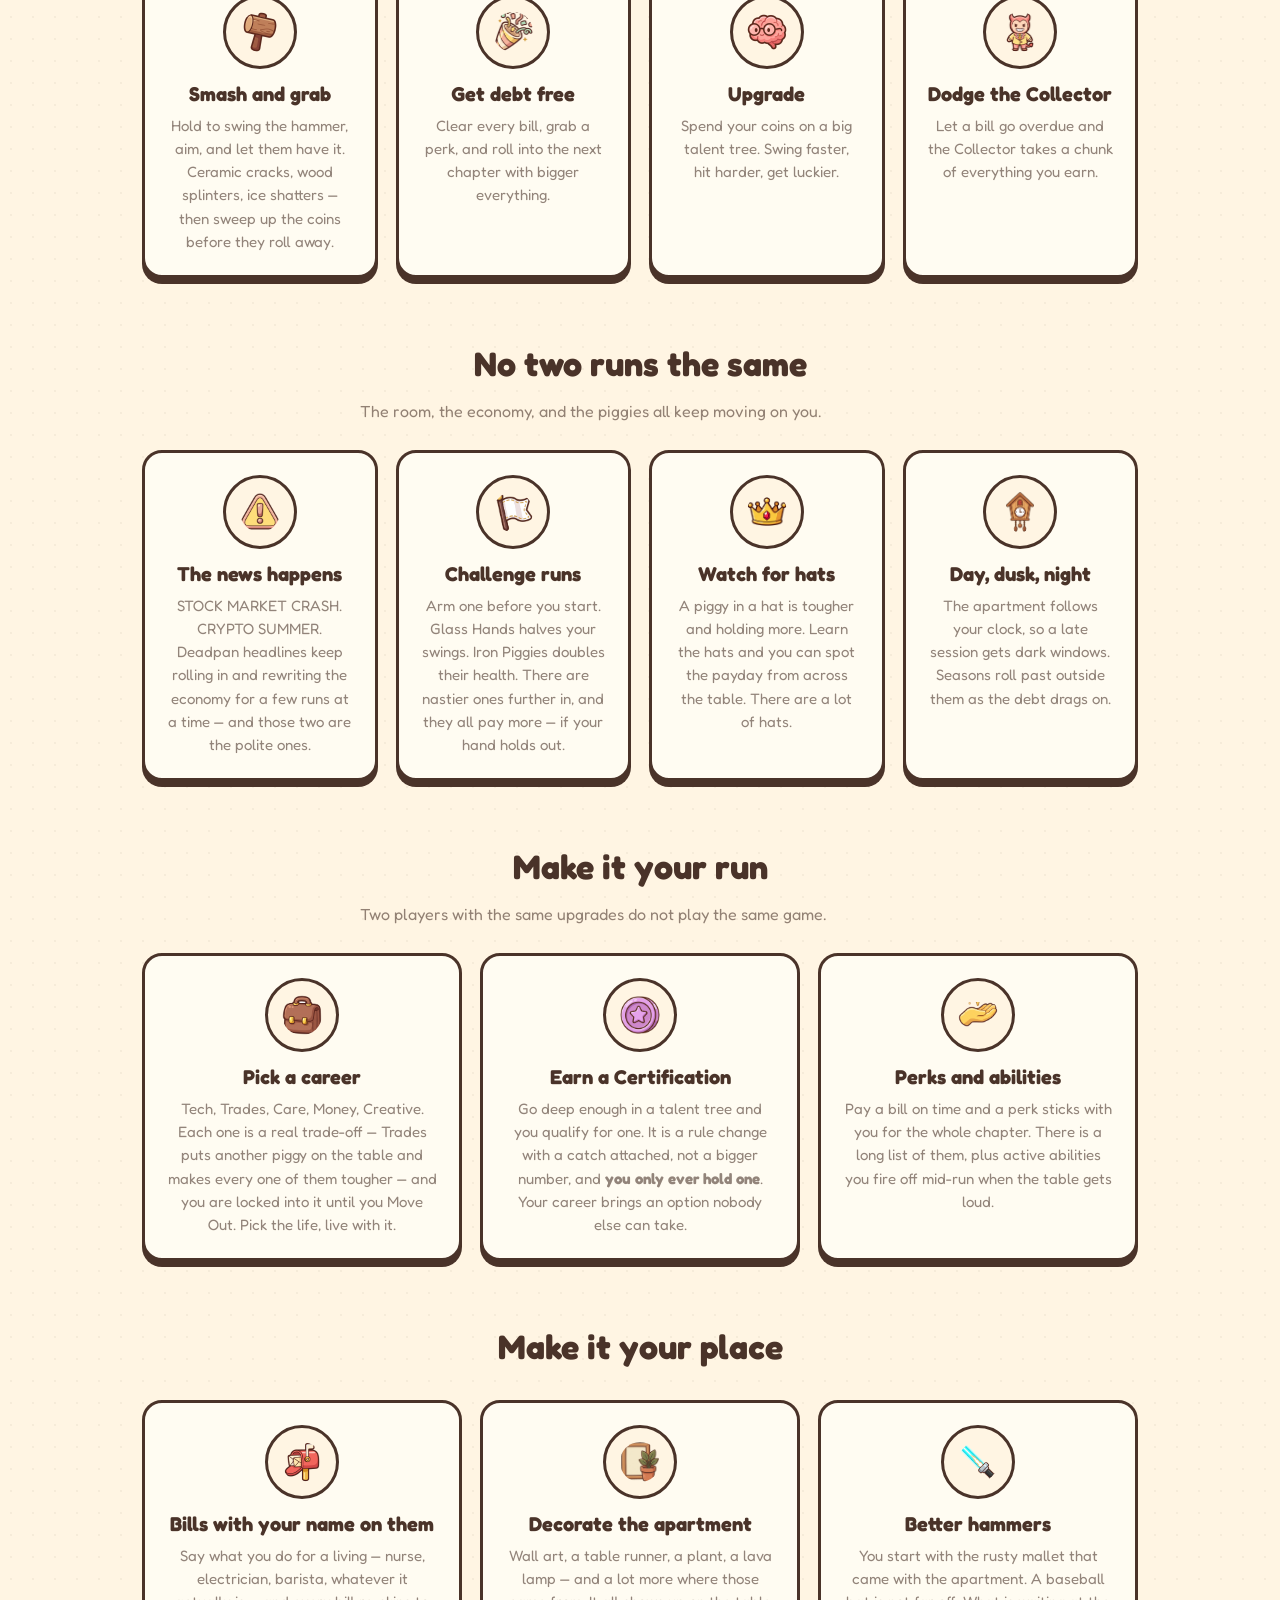
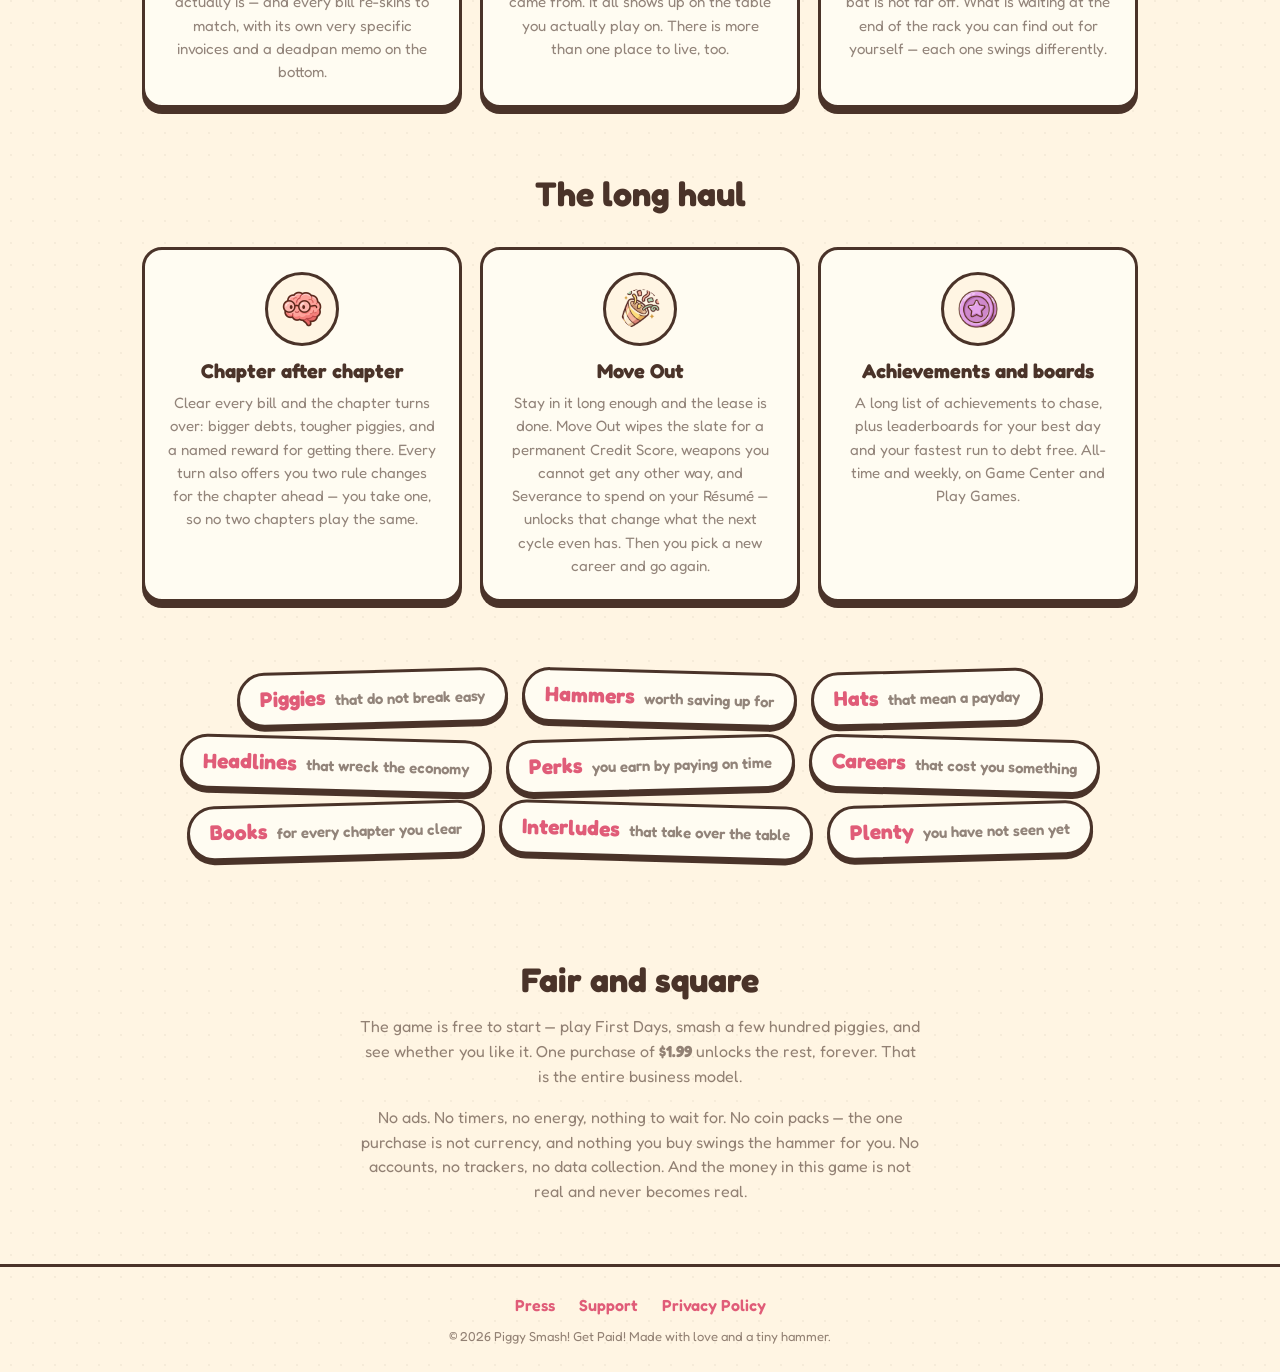
==== commit 17fd2a09: "Ship the store badges and catch the copy up to the game The site still said "Coming soon" and had a " ====
--- a/index.html
+++ b/index.html
@@ -22,7 +22,7 @@
 <meta name="twitter:title" content="Piggy Smash! Get Paid!">
 <meta name="twitter:description" content="Smash piggy banks, grab the coins, and pay your bills before the Collector shows up.">
 <meta name="twitter:image" content="https://piggiesmash.com/assets/og.png">
-<link rel="stylesheet" href="style.css?v=9">
+<link rel="stylesheet" href="style.css?v=11">
 </head>
 <body>
 <header>
@@ -74,11 +74,21 @@
         <img class="hammer" src="assets/hammer.png" alt="A wooden hammer">
       </div>
     </div>
-    <div class="cta">
-      <a class="btn" href="#">Get it on the App Store</a>
-      <a class="btn mint" href="support.html">Need help?</a>
-    </div>
-    <p class="soon">Coming soon to iPhone, iPad, and Android.</p>
+    <!-- Both companies' own artwork, rasterised from their SVGs by
+         tools/make_store_badges.py in the game repo — neither permits a
+         redraw, so these are not styled as .btn and do not get the scrapbook
+         treatment. The .apple / .google classes carry each lockup's aspect
+         ratio into the flex weights that keep the two the same height; see the
+         store-badge block in style.css. -->
+    <div class="cta store">
+      <a class="storebadge apple" href="https://apps.apple.com/us/app/piggy-smash/id6796205787">
+        <img src="assets/badge-appstore.png" width="1200" height="400" alt="Download on the App Store">
+      </a>
+      <a class="storebadge google" href="https://play.google.com/store/apps/details?id=com.vladimir.getpaid">
+        <img src="assets/badge-googleplay.png" width="1200" height="356" alt="Get it on Google Play">
+      </a>
+    </div>
+    <p class="soon">Free to start on iPhone, iPad, and Android. One $1.99 unlock, no ads, no timers. &middot; <a href="support.html">Need help?</a></p>
   </section>
 
   <section class="shots">
@@ -112,21 +122,35 @@
     </div>
   </section>
 
+  <!-- Two three-card rows rather than one row of six. The build layer (career,
+       Certification, abilities) and the apartment layer (bills, decor, hammers)
+       are different promises, and a six-card wall reads as one undifferentiated
+       list of features. Three is also exactly the natural width of a full row —
+       see the .grid note in style.css. -->
+  <section class="features">
+    <h2>Make it your run</h2>
+    <p class="sub">Two players with the same upgrades do not play the same game.</p>
+    <div class="grid">
+      <div class="card"><img class="ic" src="assets/ic-job.png" alt=""><h3>Pick a career</h3><p>Tech, Trades, Care, Money, Creative. Each one is a real trade-off &mdash; Trades puts another piggy on the table and makes every one of them tougher &mdash; and you are locked into it until you Move Out. Pick the life, live with it.</p></div>
+      <div class="card"><img class="ic" src="assets/ic-rare.png" alt=""><h3>Earn a Certification</h3><p>Go deep enough in a talent tree and you qualify for one. It is a rule change with a catch attached, not a bigger number, and <strong>you only ever hold one</strong>. Your career brings an option nobody else can take.</p></div>
+      <div class="card"><img class="ic" src="assets/ic-perks.png" alt=""><h3>Perks and abilities</h3><p>Pay a bill on time and a perk sticks with you for the whole chapter. There is a long list of them, plus active abilities you fire off mid-run when the table gets loud.</p></div>
+    </div>
+  </section>
+
   <section class="features">
     <h2>Make it your place</h2>
     <div class="grid">
-      <div class="card"><img class="ic" src="assets/ic-job.png" alt=""><h3>Pick your job</h3><p>Say what you do for a living &mdash; nurse, electrician, barista, whatever it actually is &mdash; and every bill re-skins to match, with its own very specific invoices and a deadpan memo on the bottom.</p></div>
+      <div class="card"><img class="ic" src="assets/ic-bills.png" alt=""><h3>Bills with your name on them</h3><p>Say what you do for a living &mdash; nurse, electrician, barista, whatever it actually is &mdash; and every bill re-skins to match, with its own very specific invoices and a deadpan memo on the bottom.</p></div>
       <div class="card"><img class="ic" src="assets/ic-decorate.png" alt=""><h3>Decorate the apartment</h3><p>Wall art, a table runner, a plant, a lava lamp &mdash; and a lot more where those came from. It all shows up on the table you actually play on. There is more than one place to live, too.</p></div>
       <div class="card"><img class="ic" src="assets/ic-hammers.png" alt=""><h3>Better hammers</h3><p>You start with the rusty mallet that came with the apartment. A baseball bat is not far off. What is waiting at the end of the rack you can find out for yourself &mdash; each one swings differently.</p></div>
-      <div class="card"><img class="ic" src="assets/ic-perks.png" alt=""><h3>Perks and abilities</h3><p>Pay a bill on time and a perk sticks with you for the whole chapter. There is a long list of them, plus active abilities you fire off mid-run when the table gets loud.</p></div>
     </div>
   </section>
 
   <section class="features">
     <h2>The long haul</h2>
     <div class="grid">
-      <div class="card"><img class="ic" src="assets/ic-upgrade.png" alt=""><h3>Chapter after chapter</h3><p>Clear every bill and the chapter turns over: bigger debts, tougher piggies, and a named reward for getting there. A chapter map opens up once you are a few in, so you can see the road ahead.</p></div>
-      <div class="card"><img class="ic" src="assets/ic-moveout.png" alt=""><h3>Move Out</h3><p>Stay in it long enough and the lease is done. Move Out wipes the slate for permanent Credit Score, extra swings, and weapons you cannot get any other way.</p></div>
+      <div class="card"><img class="ic" src="assets/ic-upgrade.png" alt=""><h3>Chapter after chapter</h3><p>Clear every bill and the chapter turns over: bigger debts, tougher piggies, and a named reward for getting there. Every turn also offers you two rule changes for the chapter ahead &mdash; you take one, so no two chapters play the same.</p></div>
+      <div class="card"><img class="ic" src="assets/ic-moveout.png" alt=""><h3>Move Out</h3><p>Stay in it long enough and the lease is done. Move Out wipes the slate for a permanent Credit Score, weapons you cannot get any other way, and Severance to spend on your R&eacute;sum&eacute; &mdash; unlocks that change what the next cycle even has. Then you pick a new career and go again.</p></div>
       <div class="card"><img class="ic" src="assets/ic-rare.png" alt=""><h3>Achievements and boards</h3><p>A long list of achievements to chase, plus leaderboards for your best day and your fastest run to debt free. All-time and weekly, on Game Center and Play Games.</p></div>
     </div>
   </section>
@@ -134,7 +158,9 @@
   <!-- Deliberately not an inventory. This used to be a count per collection —
        ten piggies, nine hammers, and so on — which handed players the whole
        list before they had opened the app. Finding out what else is in there is
-       most of the reason to keep smashing. -->
+       most of the reason to keep smashing. (It has also aged badly twice: the
+       roster and the rack have both grown since, and a published count goes
+       stale the moment one lands. No counts here. Ever.) -->
   <section class="numbers">
     <ul>
       <li><b>Piggies</b> that do not break easy</li>
@@ -142,8 +168,19 @@
       <li><b>Hats</b> that mean a payday</li>
       <li><b>Headlines</b> that wreck the economy</li>
       <li><b>Perks</b> you earn by paying on time</li>
+      <li><b>Careers</b> that cost you something</li>
+      <li><b>Books</b> for every chapter you clear</li>
+      <li><b>Interludes</b> that take over the table</li>
       <li><b>Plenty</b> you have not seen yet</li>
     </ul>
+  </section>
+
+  <!-- No cards and no icons on purpose: after five icon rows another one would
+       read as more features, and this is the opposite of a feature list. -->
+  <section class="features fair">
+    <h2>Fair and square</h2>
+    <p class="sub">The game is free to start &mdash; play First Days, smash a few hundred piggies, and see whether you like it. One purchase of <strong>$1.99</strong> unlocks the rest, forever. That is the entire business model.</p>
+    <p class="sub">No ads. No timers, no energy, nothing to wait for. No coin packs &mdash; the one purchase is not currency, and nothing you buy swings the hammer for you. No accounts, no trackers, no data collection. And the money in this game is not real and never becomes real.</p>
   </section>
 </main>
 
--- a/style.css
+++ b/style.css
@@ -83,6 +83,26 @@
 .sub { color: var(--ink-soft); max-width: 560px; margin: 0 auto 28px; }
 .cta { display: flex; gap: 14px; justify-content: center; flex-wrap: wrap; }
 .soon { font-size: 14px; color: var(--ink-soft); margin-top: 14px; }
+.soon a { color: var(--berry); }
+
+/* ---- store badges ----------------------------------------------------------
+   Apple's and Google's own lockups, which neither company lets you restyle: no
+   border, no shadow, no rounding of our own, and no scrapbook wobble. The only
+   thing we control is size, and both guidelines say the same thing about that —
+   the two badges get equal height and the App Store one is never the smaller.
+
+   Equal height, from two DIFFERENT aspect ratios (Apple 3:1, Google 3.371:1),
+   without a fixed pixel height: give each a flex-grow equal to its own ratio
+   over a zero basis. Flex then hands out the row's width in exactly 3 : 3.371,
+   which is the same thing as saying "same height". A fixed `height: 56px`
+   looked identical on a desktop and ran off the side of a 360px phone, because
+   two badges sized in px cannot shrink; this cannot overflow at any width. */
+.cta.store { align-items: center; gap: 16px; max-width: 380px; margin: 0 auto; flex-wrap: nowrap; }
+.storebadge { display: block; line-height: 0; min-width: 0; }
+.storebadge.apple  { flex: 3 1 0; }
+.storebadge.google { flex: 3.371 1 0; }
+.storebadge img { width: 100%; height: auto; display: block; }
+.storebadge:active { transform: translateY(2px); }
 
 /* ---- shots ---- */
 .shots { display: flex; gap: 20px; justify-content: center; flex-wrap: wrap; padding: 20px 0 50px; }
@@ -285,6 +305,16 @@
 .features + .features { padding-top: 0; }
 .features .sub { margin-bottom: 0; }
 .features h2 + .sub { margin-top: 4px; }
+
+/* The one prose section on the page. `.features .sub` zeroes its bottom margin
+   (it exists to sit tight under an h2 as a one-line deck), so two stacked
+   paragraphs ran together; and `.features` only centres its h2, which left
+   multi-line body copy ragged-right under a centred heading while every card on
+   the page centres its text. Both are re-stated here rather than changed at
+   source, because the one-line-deck behaviour is right everywhere else. */
+.fair { text-align: center; }
+.fair .sub { margin-bottom: 16px; }
+.fair .sub:last-child { margin-bottom: 0; }
 
 .numbers { padding: 8px 0 66px; }
 .numbers ul {
